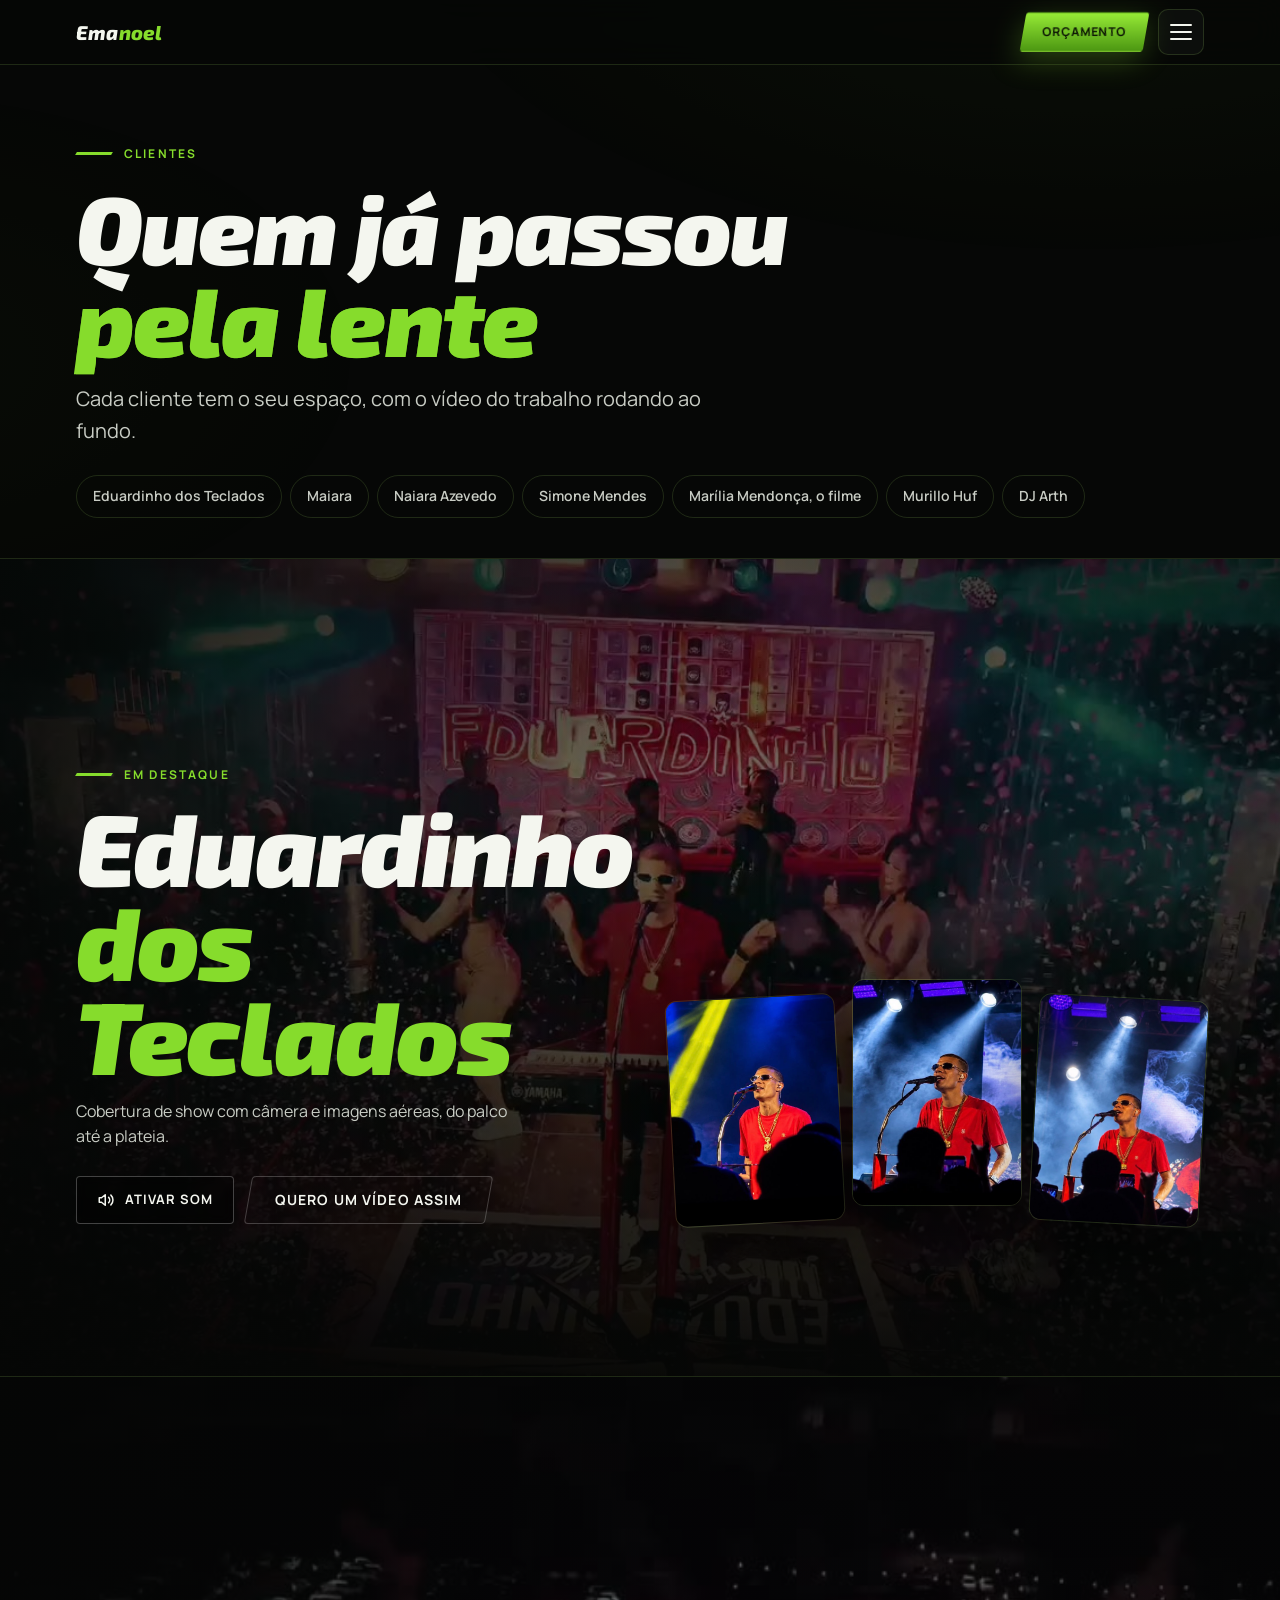
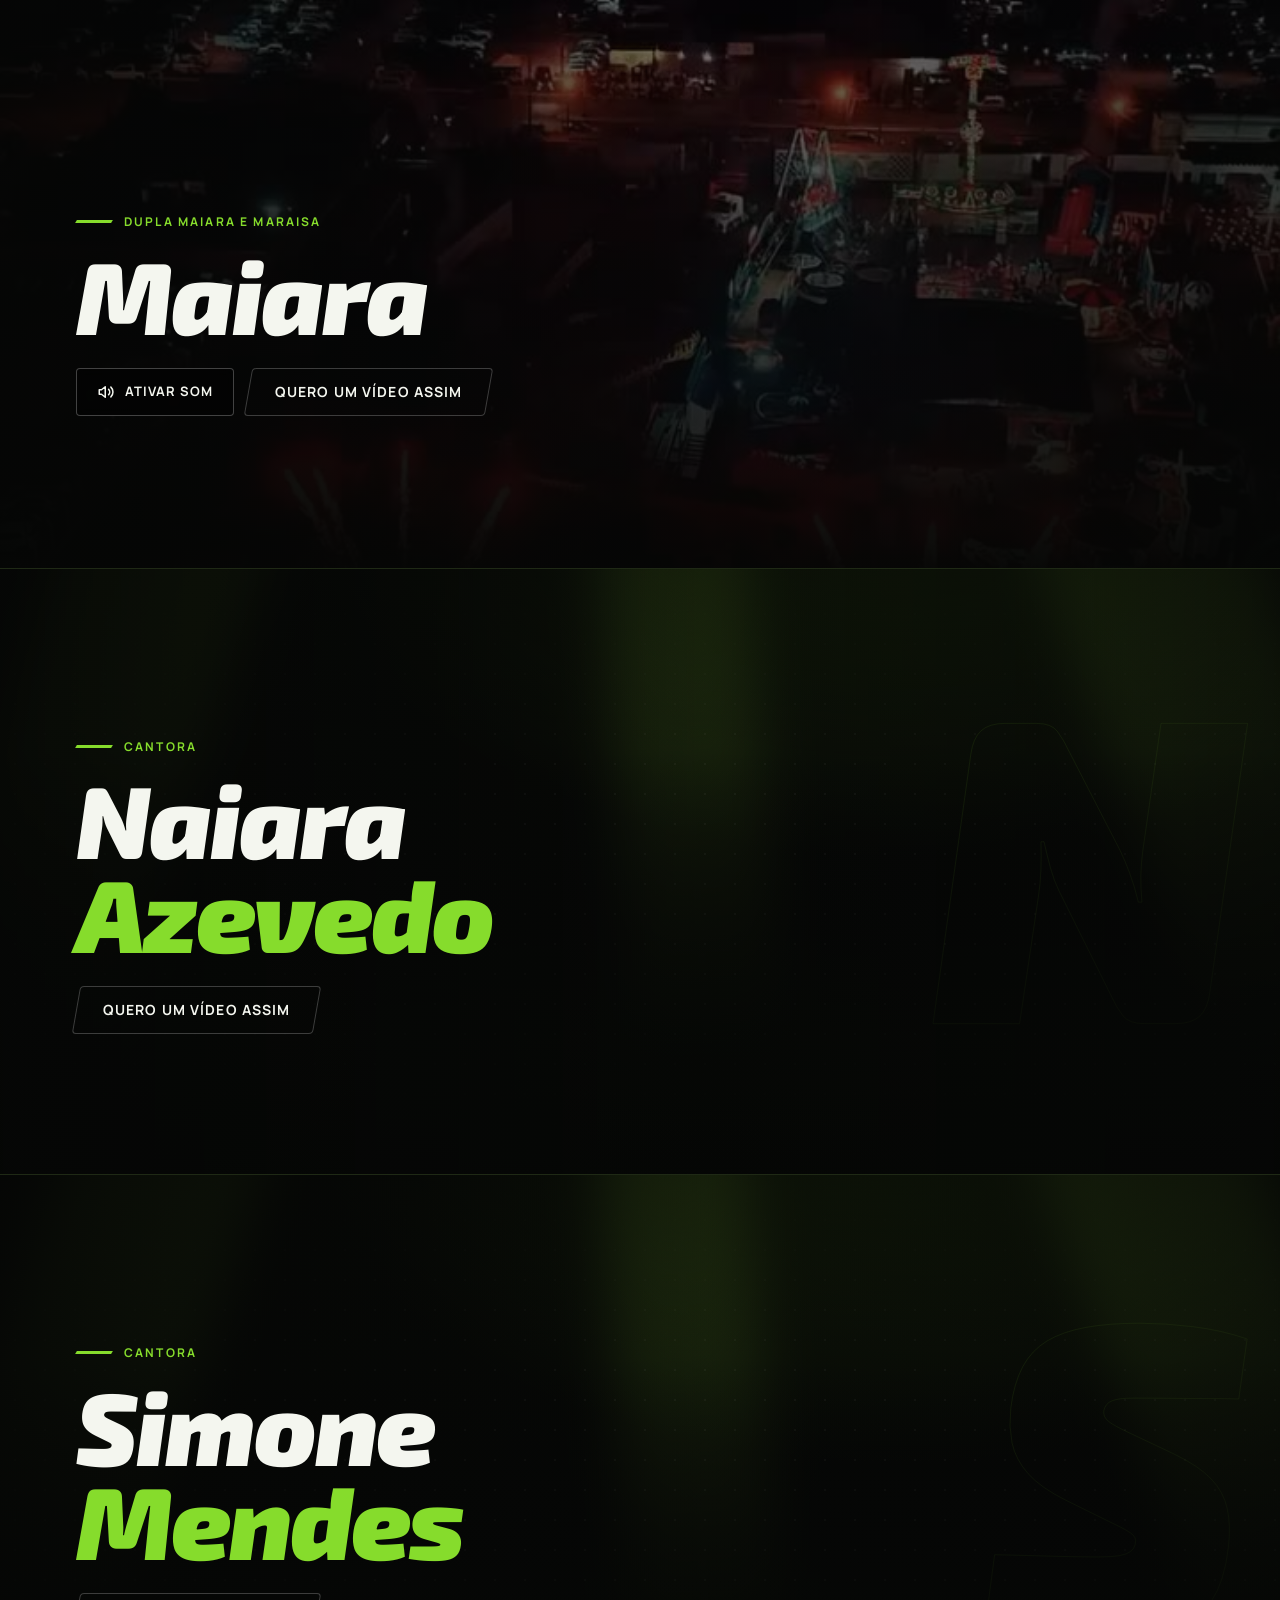
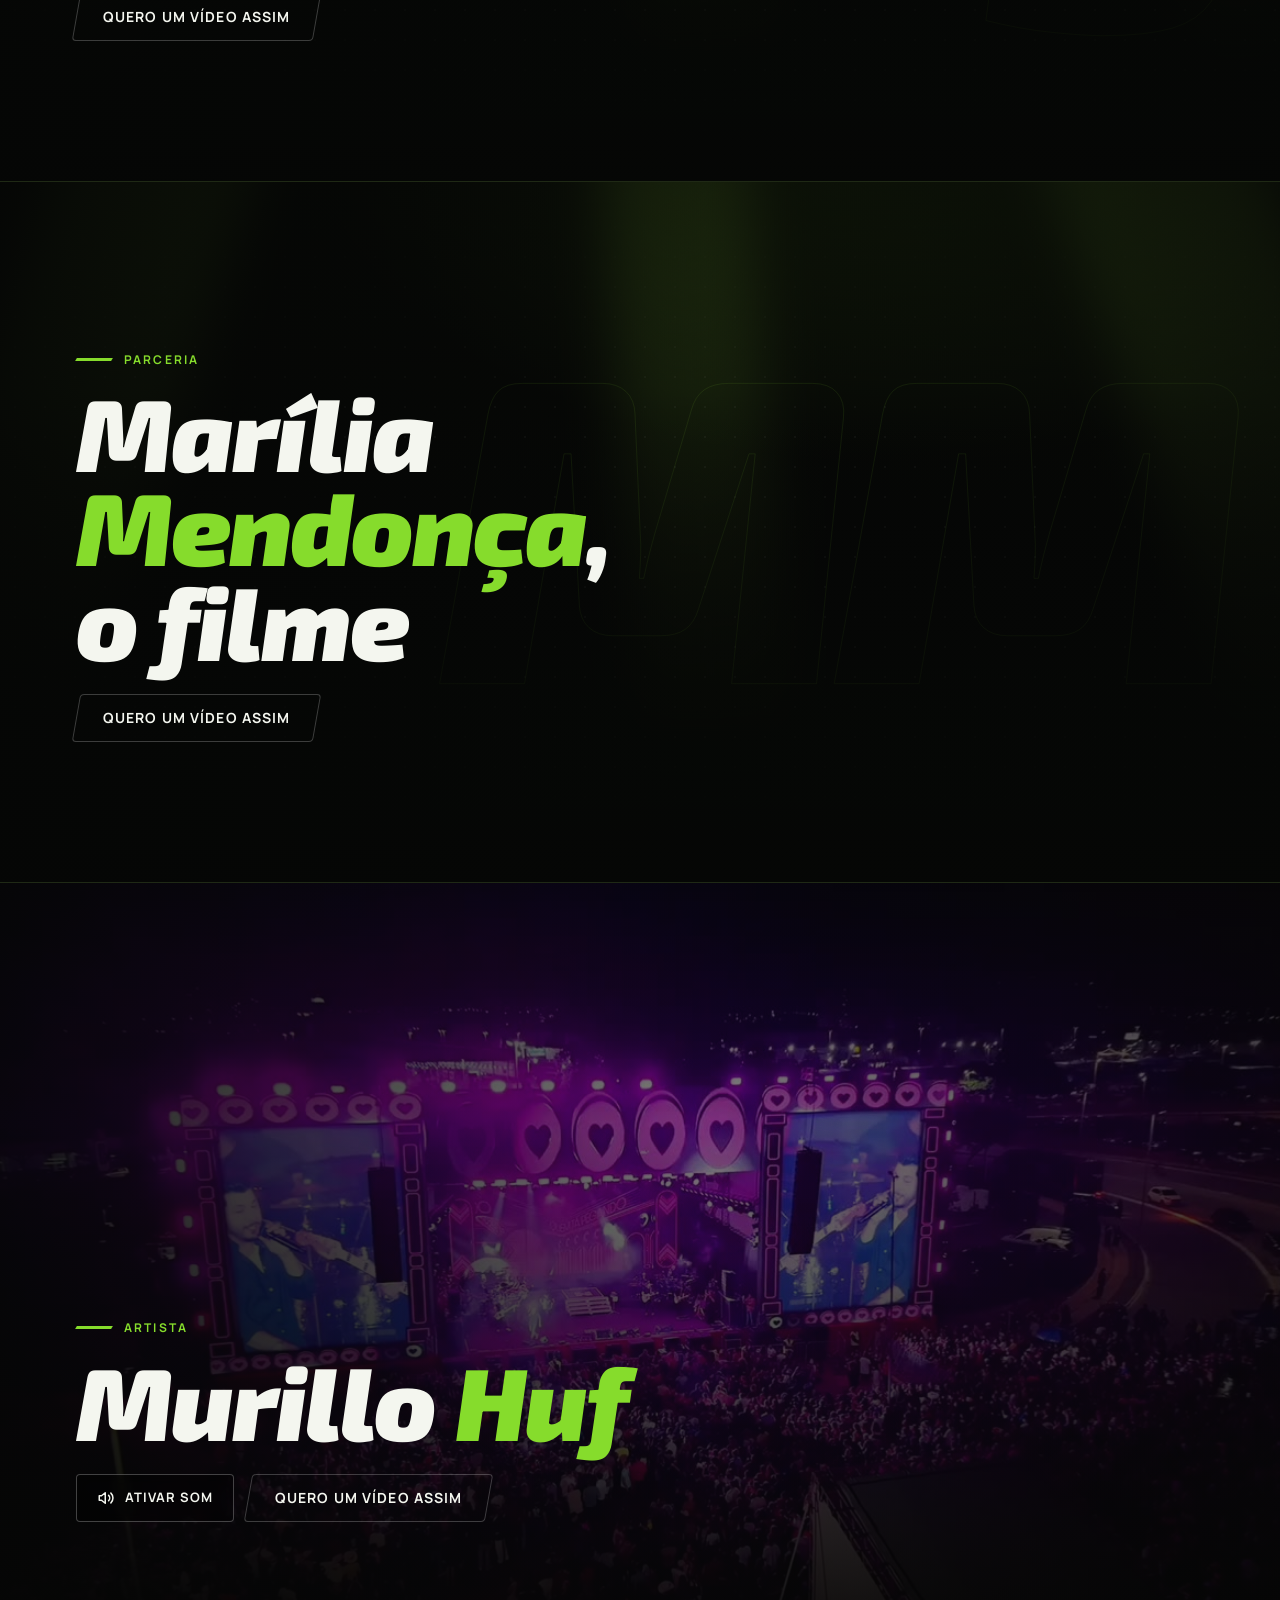
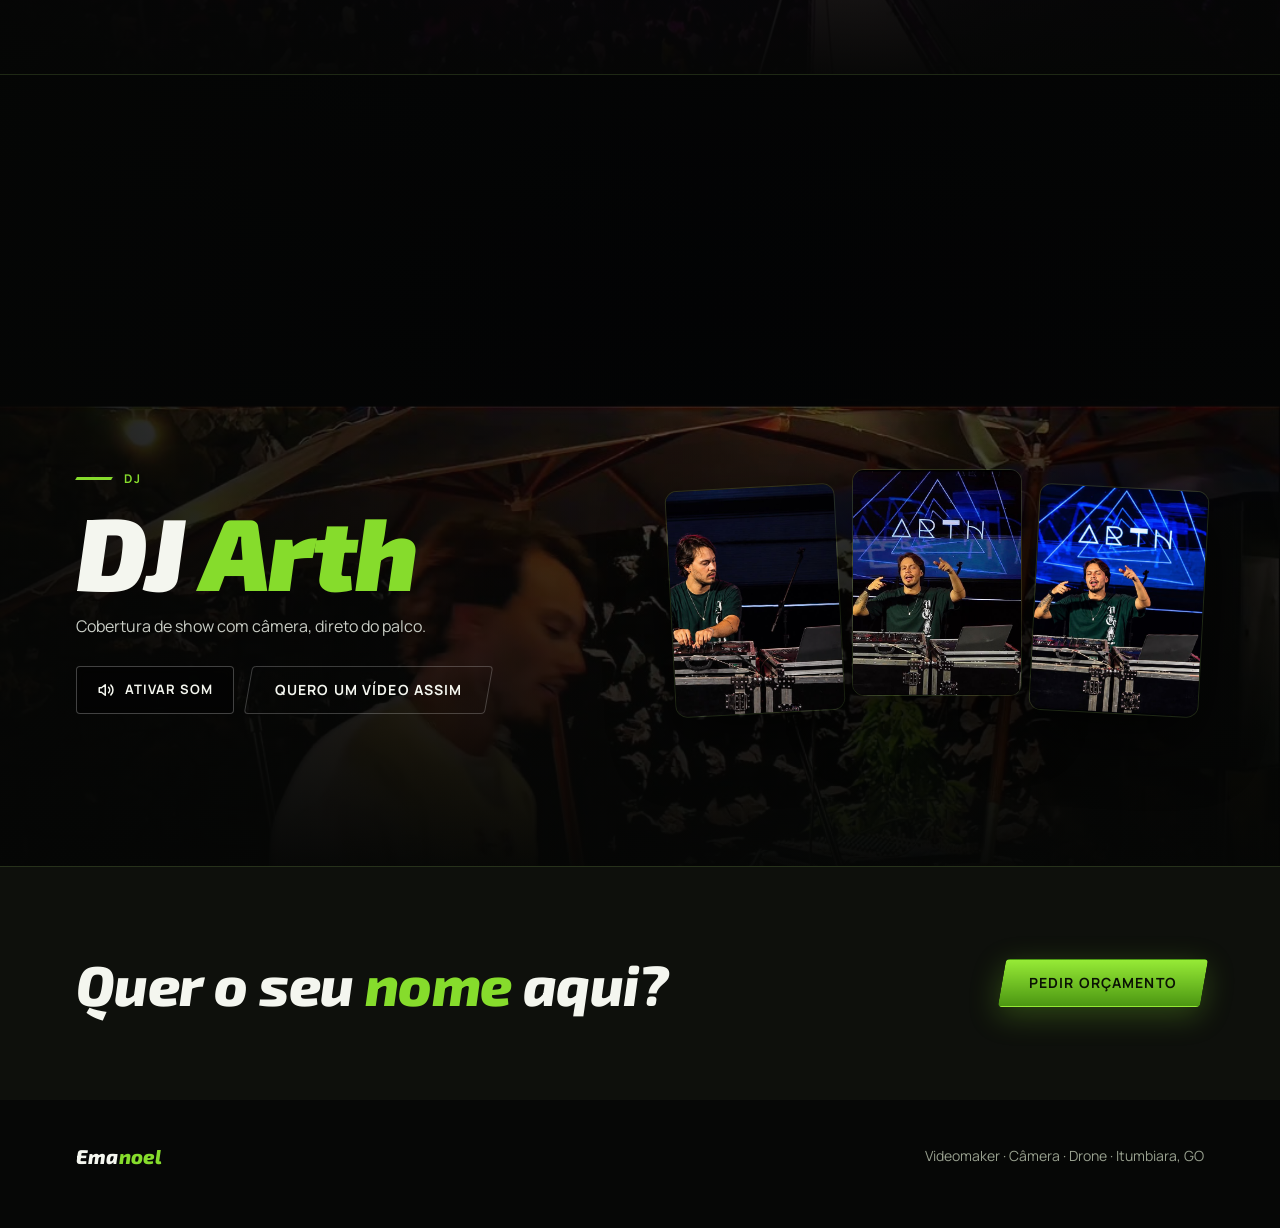
==== clientes.html @ 153d2204 "Add files via upload" ====
<!doctype html>
<html lang="pt-BR">
<head>
<meta charset="utf-8">
<meta name="viewport" content="width=device-width, initial-scale=1, viewport-fit=cover">
<title>Clientes do Emanoel</title>
<link rel="preconnect" href="https://fonts.googleapis.com">
<link rel="preconnect" href="https://fonts.gstatic.com" crossorigin>
<link rel="stylesheet" href="https://fonts.googleapis.com/css2?family=Exo+2:ital,wght@0,500;0,700;1,700;1,800;1,900&family=Manrope:wght@400;500;600;700&display=swap">
<link rel="stylesheet" href="style.css">
</head>
<body>
<header class="nav">
  <div class="wrap">
    <a class="brand" href="index.html">Ema<b>noel</b></a>
    <div class="nav-actions">
      <a class="btn btn-primary btn-sm" href="index.html#contato"><span>Orçamento</span></a>
      <button class="burger" id="burger" type="button" aria-label="Abrir menu" aria-expanded="false" aria-controls="drawer"><i></i><i></i><i></i></button>
    </div>
  </div>
</header>
<div class="drawer" id="drawer" aria-hidden="true">
  <div class="scrim" data-close></div>
  <nav aria-label="Menu">
    <button class="x" type="button" data-close aria-label="Fechar menu">Fechar</button>
    <a class="item" href="index.html">Início<small aria-hidden="true">→</small></a><a class="item" href="index.html#servicos">Serviços<small aria-hidden="true">→</small></a><a class="item" href="index.html#drone">Drone &amp; Câmera<small aria-hidden="true">→</small></a><a class="item" href="#topo" aria-current="page">Clientes<small aria-hidden="true">→</small></a><a class="item" href="index.html#contato">Contato<small aria-hidden="true">→</small></a>
    <a class="btn btn-primary" href="https://wa.me/556492137757" target="_blank" rel="noopener"><span>Chamar no WhatsApp</span></a>
  </nav>
</div>
<main id="topo">
  <section class="page-hero">
    <div class="wrap">
      <span class="eyebrow">Clientes</span>
      <h1 class="ph">Quem já passou <span class="g">pela lente</span></h1>
      <p class="lead">Cada cliente tem o seu espaço, com o vídeo do trabalho rodando ao fundo.</p>
      <nav class="jump" aria-label="Ir para o cliente"><a href="#eduardinho">Eduardinho dos Teclados</a><a href="#maiara">Maiara</a><a href="#naiara">Naiara Azevedo</a><a href="#simone">Simone Mendes</a><a href="#marilia">Marília Mendonça, o filme</a><a href="#murillo">Murillo Huf</a><a href="#dj-arth">DJ Arth</a></nav>
    </div>
  </section>

  <section class="scene" id="eduardinho" aria-label="Eduardinho dos Teclados">
    <div class="scene-media" aria-hidden="true"><video muted loop playsinline preload="metadata" poster="poster.jpg"><source src="eduardinho.mp4" type="video/mp4"></video><div class="fx"><div class="grain"></div></div></div>
    <div class="wrap inner">
      <div class="copy-col">
        <span class="eyebrow">Em destaque</span>
        <h2>Eduardinho <b>dos Teclados</b></h2>
        <p class="desc">Cobertura de show com câmera e imagens aéreas, do palco até a plateia.</p>
        <div class="actions"><button class="snd" type="button" aria-pressed="false"><svg viewBox="0 0 24 24" fill="none" stroke="currentColor" stroke-width="2" stroke-linecap="round" stroke-linejoin="round" aria-hidden="true"><path d="M11 5 6 9H3v6h3l5 4z"/><path d="M15.5 8.5a5 5 0 0 1 0 7"/><path d="M18.5 5.5a9 9 0 0 1 0 13"/></svg><span>Ativar som</span></button><a class="btn btn-ghost" href="index.html#contato"><span>Quero um vídeo assim</span></a></div>
      </div>
      <div class="scene-photos"><img src="eduardinho-1.jpg" alt="Eduardinho dos Teclados em show" loading="lazy"><img src="eduardinho-2.jpg" alt="Eduardinho dos Teclados em show" loading="lazy"><img src="eduardinho-3.jpg" alt="Eduardinho dos Teclados em show" loading="lazy"></div>
    </div>
  </section>
  <section class="scene" id="maiara" aria-label="Maiara">
    <div class="scene-media" aria-hidden="true"><video muted loop playsinline preload="metadata" poster="maiara-poster.jpg"><source src="maiara.mp4" type="video/mp4"></video><div class="fx"><div class="grain"></div></div></div>
    <div class="wrap inner">
      <div class="copy-col">
        <span class="eyebrow">Dupla Maiara e Maraisa</span>
        <h2>Maiara</h2>
        
        <div class="actions"><button class="snd" type="button" aria-pressed="false"><svg viewBox="0 0 24 24" fill="none" stroke="currentColor" stroke-width="2" stroke-linecap="round" stroke-linejoin="round" aria-hidden="true"><path d="M11 5 6 9H3v6h3l5 4z"/><path d="M15.5 8.5a5 5 0 0 1 0 7"/><path d="M18.5 5.5a9 9 0 0 1 0 13"/></svg><span>Ativar som</span></button><a class="btn btn-ghost" href="index.html#contato"><span>Quero um vídeo assim</span></a></div>
      </div>
      
    </div>
  </section>
  <section class="scene no-video" id="naiara" aria-label="Naiara Azevedo">
    <div class="scene-media" aria-hidden="true"><div class="fx"><div class="dots"></div><div class="beam b1"></div><div class="beam b2"></div><div class="beam b3"></div><div class="grain"></div></div><div class="scene-mono" aria-hidden="true">N</div></div>
    <div class="wrap inner">
      <div class="copy-col">
        <span class="eyebrow">Cantora</span>
        <h2>Naiara <b>Azevedo</b></h2>
        
        <div class="actions"><a class="btn btn-ghost" href="index.html#contato"><span>Quero um vídeo assim</span></a></div>
      </div>
      
    </div>
  </section>
  <section class="scene no-video" id="simone" aria-label="Simone Mendes">
    <div class="scene-media" aria-hidden="true"><div class="fx"><div class="dots"></div><div class="beam b1"></div><div class="beam b2"></div><div class="beam b3"></div><div class="grain"></div></div><div class="scene-mono" aria-hidden="true">S</div></div>
    <div class="wrap inner">
      <div class="copy-col">
        <span class="eyebrow">Cantora</span>
        <h2>Simone <b>Mendes</b></h2>
        
        <div class="actions"><a class="btn btn-ghost" href="index.html#contato"><span>Quero um vídeo assim</span></a></div>
      </div>
      
    </div>
  </section>
  <section class="scene no-video" id="marilia" aria-label="Marília Mendonça, o filme">
    <div class="scene-media" aria-hidden="true"><div class="fx"><div class="dots"></div><div class="beam b1"></div><div class="beam b2"></div><div class="beam b3"></div><div class="grain"></div></div><div class="scene-mono" aria-hidden="true">MM</div></div>
    <div class="wrap inner">
      <div class="copy-col">
        <span class="eyebrow">Parceria</span>
        <h2>Marília <b>Mendonça</b>, o filme</h2>
        
        <div class="actions"><a class="btn btn-ghost" href="index.html#contato"><span>Quero um vídeo assim</span></a></div>
      </div>
      
    </div>
  </section>
  <section class="scene" id="murillo" aria-label="Murillo Huf">
    <div class="scene-media" aria-hidden="true"><video muted loop playsinline preload="metadata" poster="murillo-poster.jpg"><source src="murillo.mp4" type="video/mp4"></video><div class="fx"><div class="grain"></div></div></div>
    <div class="wrap inner">
      <div class="copy-col">
        <span class="eyebrow">Artista</span>
        <h2>Murillo <b>Huf</b></h2>
        
        <div class="actions"><button class="snd" type="button" aria-pressed="false"><svg viewBox="0 0 24 24" fill="none" stroke="currentColor" stroke-width="2" stroke-linecap="round" stroke-linejoin="round" aria-hidden="true"><path d="M11 5 6 9H3v6h3l5 4z"/><path d="M15.5 8.5a5 5 0 0 1 0 7"/><path d="M18.5 5.5a9 9 0 0 1 0 13"/></svg><span>Ativar som</span></button><a class="btn btn-ghost" href="index.html#contato"><span>Quero um vídeo assim</span></a></div>
      </div>
      
    </div>
  </section>
  <section class="scene" id="dj-arth" aria-label="DJ Arth">
    <div class="scene-media" aria-hidden="true"><video muted loop playsinline preload="metadata" poster="djarth-poster.jpg"><source src="djarth.mp4" type="video/mp4"></video><div class="fx"><div class="grain"></div></div></div>
    <div class="wrap inner">
      <div class="copy-col">
        <span class="eyebrow">DJ</span>
        <h2>DJ <b>Arth</b></h2>
        <p class="desc">Cobertura de show com câmera, direto do palco.</p>
        <div class="actions"><button class="snd" type="button" aria-pressed="false"><svg viewBox="0 0 24 24" fill="none" stroke="currentColor" stroke-width="2" stroke-linecap="round" stroke-linejoin="round" aria-hidden="true"><path d="M11 5 6 9H3v6h3l5 4z"/><path d="M15.5 8.5a5 5 0 0 1 0 7"/><path d="M18.5 5.5a9 9 0 0 1 0 13"/></svg><span>Ativar som</span></button><a class="btn btn-ghost" href="index.html#contato"><span>Quero um vídeo assim</span></a></div>
      </div>
      <div class="scene-photos"><img src="djarth-1.jpg" alt="DJ Arth no set" loading="lazy"><img src="djarth-2.jpg" alt="DJ Arth em show" loading="lazy"><img src="djarth-3.jpg" alt="DJ Arth em show" loading="lazy"></div>
    </div>
  </section>

  <section class="end-cta">
    <div class="wrap">
      <h2>Quer o seu <span class="g">nome</span> aqui?</h2>
      <a class="btn btn-primary" href="index.html#contato"><span>Pedir orçamento</span></a>
    </div>
  </section>
</main>

<footer>
  <div class="wrap">
    <a class="brand" href="index.html">Ema<b>noel</b></a>
    <span>Videomaker · Câmera · Drone · Itumbiara, GO</span>
  </div>
</footer>

<script src="app.js"></script>
</body>
</html>
---- style.css ----
/* Layout: dark stage, diagonal lime slashes borrowed from the badge, hero with a framed badge photo under a drone-HUD overlay. */
:root {
  --bg: #060706;
  --surface: #0e100c;
  --surface-2: #141711;
  --line: rgba(190, 255, 120, .14);
  --fg: #f4f6ef;
  --muted: #98a08f;
  --lime: #86dc2c;
  --lime-deep: #4c9712;
  --lime-glow: rgba(134, 220, 44, .28);
  --silver: #c8ccc4;
  --ink-on-lime: #0a1204;
  --font-display: "Exo 2", "Arial Black", system-ui, sans-serif;
  --font-body: "Manrope", system-ui, -apple-system, "Segoe UI", sans-serif;
  color-scheme: dark;
}
* { box-sizing: border-box; }
[hidden] { display: none !important; }
img { max-width: 100%; }
html { scroll-behavior: smooth; overflow-x: hidden; -webkit-text-size-adjust: 100%; }
body {
  margin: 0;
  background: var(--bg);
  color: var(--fg);
  font-family: var(--font-body);
  font-size: 16px;
  line-height: 1.6;
  -webkit-font-smoothing: antialiased;
  overflow-x: hidden;
}
body::before {
  content: ""; position: fixed; inset: 0 0 auto; height: env(safe-area-inset-top, 0px);
  background: var(--bg); z-index: 50;
}
body::after { /* fine grain */
  content: ""; position: fixed; inset: 0; pointer-events: none; z-index: 0; opacity: .5;
  background:
    radial-gradient(1200px 600px at 85% -10%, rgba(134,220,44,.10), transparent 60%),
    radial-gradient(900px 500px at -10% 40%, rgba(134,220,44,.05), transparent 60%);
}
main, header, footer { position: relative; z-index: 1; }
a { color: inherit; }
:focus-visible { outline: 2px solid var(--lime); outline-offset: 3px; border-radius: 4px; }

.wrap {
  width: 100%; max-width: 1160px; margin-inline: auto;
  padding-left: max(16px, env(safe-area-inset-left, 0px));
  padding-right: max(16px, env(safe-area-inset-right, 0px));
}

/* ---------- Nav ---------- */
.nav {
  position: sticky; top: env(safe-area-inset-top, 0px); z-index: 40;
  background: rgba(6,7,6,.78); backdrop-filter: blur(14px); -webkit-backdrop-filter: blur(14px);
  border-bottom: 1px solid var(--line);
}
.nav .wrap { display: flex; align-items: center; justify-content: space-between; gap: 16px; height: 64px; }
.brand { font-family: var(--font-display); font-style: italic; font-weight: 800; font-size: 20px; letter-spacing: .01em; text-decoration: none; white-space: nowrap; }
.brand b { color: var(--lime); font-weight: 800; }

/* ---------- Buttons ---------- */
.btn {
  display: inline-flex; align-items: center; justify-content: center; gap: 10px;
  min-height: 48px; padding: 0 26px; border-radius: 4px; border: 1px solid transparent;
  font: 700 14px/1 var(--font-body); letter-spacing: .08em; text-transform: uppercase; text-decoration: none; cursor: pointer;
  transform: skewX(-10deg); transition: transform .2s, box-shadow .2s, background .2s;
}
.btn > span { display: inline-block; transform: skewX(10deg); }
.btn-primary { background: linear-gradient(180deg, #96ea36, var(--lime-deep)); color: var(--ink-on-lime); box-shadow: 0 8px 30px var(--lime-glow); }
.btn-primary:hover { transform: skewX(-10deg) translateY(-2px); box-shadow: 0 12px 38px var(--lime-glow); }
.btn-ghost { background: transparent; color: var(--fg); border-color: rgba(255,255,255,.22); }
.btn-ghost:hover { border-color: var(--lime); color: var(--lime); }
.btn-sm { min-height: 40px; padding: 0 18px; font-size: 12px; }

/* ---------- Hero ---------- */
.hero { position: relative; padding-block: 56px 72px; overflow: hidden; }
.hero .wrap { display: grid; grid-template-columns: minmax(0, 1.15fr) minmax(0, .85fr); gap: 56px; align-items: center; }
.eyebrow { display: inline-flex; align-items: center; gap: 12px; font-size: 12px; font-weight: 700; letter-spacing: .18em; text-transform: uppercase; color: var(--lime); }
.eyebrow::before { content: ""; width: 36px; height: 3px; background: var(--lime); transform: skewX(-30deg); }
h1 {
  font-family: var(--font-display); font-style: italic; font-weight: 900;
  font-size: clamp(64px, 12.5vw, 148px); line-height: .92; letter-spacing: -.02em;
  margin: 18px 0 22px; text-wrap: balance;
}
h1 .g { background: linear-gradient(180deg, #9cf03b, var(--lime-deep)); -webkit-background-clip: text; background-clip: text; color: transparent; }
.lead { font-size: clamp(17px, 2.2vw, 20px); color: var(--silver); max-width: 34em; margin: 0 0 12px; }
.role { font-family: var(--font-display); font-style: italic; font-weight: 700; font-size: 17px; color: var(--muted); margin: 0 0 32px; }
.role b { color: var(--lime); font-weight: 700; }
.cta-row { display: flex; flex-wrap: wrap; gap: 14px 16px; }

/* framed badge + HUD */
.frame { position: relative; width: min(100%, 380px); margin-inline: auto; justify-self: center; }
.frame .photo { position: relative; border-radius: 18px; overflow: hidden; border: 1px solid var(--line); box-shadow: 0 40px 90px rgba(0,0,0,.6), 0 0 0 1px rgba(255,255,255,.03), 0 0 80px var(--lime-glow); transform: rotate(2.2deg); background: #000; }
.frame img { display: block; width: 100%; height: auto; }
.hud { position: absolute; inset: 14px; pointer-events: none; font: 600 11px/1.2 var(--font-body); letter-spacing: .14em; text-transform: uppercase; color: var(--fg); text-shadow: 0 1px 6px rgba(0,0,0,.8); transform: rotate(2.2deg); }
.hud .c { position: absolute; width: 26px; height: 26px; border: 2px solid var(--lime); }
.hud .tl { top: 0; left: 0; border-right: 0; border-bottom: 0; }
.hud .tr { top: 0; right: 0; border-left: 0; border-bottom: 0; }
.hud .bl { bottom: 0; left: 0; border-right: 0; border-top: 0; }
.hud .br { bottom: 0; right: 0; border-left: 0; border-top: 0; }
.hud .rec { position: absolute; top: 12px; left: 38px; display: flex; align-items: center; gap: 8px; }
.hud .rec i { width: 9px; height: 9px; border-radius: 50%; background: #ff3b30; box-shadow: 0 0 10px #ff3b30; animation: blink 1.4s steps(2, jump-none) infinite; }
.hud .tc { position: absolute; top: 12px; right: 38px; font-variant-numeric: tabular-nums; }
.hud .loc { position: absolute; bottom: 12px; left: 38px; color: var(--lime); }
.hud .alt { position: absolute; bottom: 12px; right: 38px; font-variant-numeric: tabular-nums; }
@keyframes blink { 50% { opacity: .15; } }

/* diagonal slashes */
.slash { position: absolute; pointer-events: none; z-index: 0; }
.slash i { position: absolute; display: block; height: 100%; width: 38px; background: linear-gradient(180deg, #9cf03b, var(--lime-deep)); transform: skewX(-30deg); opacity: .9; }
.slash i:nth-child(2) { left: 56px; width: 14px; opacity: .55; }
.slash i:nth-child(3) { left: 84px; width: 6px; opacity: .3; }
.slash.hero-s { right: -40px; top: 0; height: 100%; width: 140px; opacity: .22; }

/* ---------- Strip ---------- */
.strip { border-block: 1px solid var(--line); background: var(--surface); overflow: hidden; }
.strip .row { display: flex; width: max-content; animation: slide 34s linear infinite; }
.strip span { font-family: var(--font-display); font-style: italic; font-weight: 800; font-size: 22px; letter-spacing: .04em; text-transform: uppercase; padding: 18px 34px; white-space: nowrap; color: var(--silver); }
.strip span:nth-child(even) { color: var(--lime); }
.strip span::after { content: "//"; margin-left: 68px; color: rgba(255,255,255,.18); }
@keyframes slide { to { transform: translateX(-50%); } }

/* ---------- Sections ---------- */
section { padding-block: 96px; }
.head { max-width: 40em; margin-bottom: 48px; }
h2 { font-family: var(--font-display); font-style: italic; font-weight: 800; font-size: clamp(34px, 5vw, 56px); line-height: 1.02; letter-spacing: -.01em; margin: 14px 0 16px; text-wrap: balance; }
h2 .g { color: var(--lime); }
.head p { color: var(--muted); font-size: 17px; margin: 0; }

.grid4 { display: grid; grid-template-columns: repeat(4, minmax(0, 1fr)); gap: 18px; }
.card {
  position: relative; display: flex; flex-direction: column; gap: 14px; min-height: 260px;
  padding: 28px 24px; background: linear-gradient(180deg, var(--surface-2), var(--surface));
  border: 1px solid var(--line); border-radius: 14px; overflow: hidden; transition: border-color .25s, transform .25s;
}
.card::after { content: ""; position: absolute; right: -30px; bottom: -30px; width: 120px; height: 120px; background: linear-gradient(135deg, transparent 50%, var(--lime-glow) 50%); opacity: 0; transition: opacity .3s; }
.card:hover { border-color: rgba(134,220,44,.55); transform: translateY(-4px); }
.card:hover::after { opacity: 1; }
.card .tag { font-size: 11px; font-weight: 700; letter-spacing: .18em; text-transform: uppercase; color: var(--lime); }
.card h3 { font-family: var(--font-display); font-style: italic; font-weight: 800; font-size: 30px; line-height: 1; margin: 0; }
.card p { margin: 0; color: var(--muted); font-size: 15px; }

/* split: ground + air */
.split { display: grid; grid-template-columns: repeat(2, minmax(0, 1fr)); gap: 18px; }
.panel { position: relative; padding: 40px 34px; border-radius: 16px; border: 1px solid var(--line); background: var(--surface); overflow: hidden; }
.panel.air { background: linear-gradient(135deg, #10170a, var(--surface) 60%); }
.panel h3 { font-family: var(--font-display); font-style: italic; font-weight: 800; font-size: clamp(30px, 4vw, 44px); margin: 12px 0 14px; line-height: 1; }
.panel h3 b { color: var(--lime); font-weight: 800; }
.panel p { color: var(--muted); margin: 0 0 18px; max-width: 30em; }
.panel ul { margin: 0; padding: 0; list-style: none; display: grid; gap: 10px; }
.panel li { display: flex; gap: 12px; align-items: baseline; font-size: 15px; color: var(--silver); }
.panel li::before { content: ""; flex: none; width: 14px; height: 3px; background: var(--lime); transform: skewX(-30deg) translateY(-3px); }

/* facts */
.facts { display: grid; grid-template-columns: repeat(4, minmax(0, 1fr)); border: 1px solid var(--line); border-radius: 14px; background: var(--surface); overflow: hidden; margin-top: 18px; }
.fact { padding: 24px; display: grid; gap: 4px; border-right: 1px solid var(--line); }
.fact:last-child { border-right: 0; }
.fact small { font-size: 11px; font-weight: 700; letter-spacing: .16em; text-transform: uppercase; color: var(--muted); }
.fact strong { font-family: var(--font-display); font-style: italic; font-weight: 800; font-size: 26px; line-height: 1.1; font-variant-numeric: tabular-nums; }
.fact strong em { font-style: inherit; color: var(--lime); }

/* ---------- Contact ---------- */
.contact { position: relative; overflow: hidden; border-block: 1px solid var(--line); background: var(--surface); }
.contact .wrap { display: grid; grid-template-columns: minmax(0, 1fr) minmax(0, 1fr); gap: 56px; align-items: start; position: relative; z-index: 1; }
.slash.contact-s { left: -60px; bottom: 0; height: 70%; width: 140px; opacity: .14; }
.lines { display: grid; gap: 12px; margin-top: 28px; }
.line { display: flex; align-items: center; justify-content: space-between; gap: 12px; padding: 14px 16px; border: 1px solid var(--line); border-radius: 10px; background: var(--bg); }
.line div { min-width: 0; }
.line small { display: block; font-size: 11px; font-weight: 700; letter-spacing: .16em; text-transform: uppercase; color: var(--muted); }
.line span { display: block; font-weight: 600; overflow-wrap: anywhere; user-select: all; }
.copy { flex: none; min-height: 36px; padding: 0 14px; border-radius: 6px; border: 1px solid var(--line); background: transparent; color: var(--fg); font: 600 12px/1 var(--font-body); letter-spacing: .06em; cursor: pointer; transition: border-color .2s, color .2s; }
.copy:hover { border-color: var(--lime); color: var(--lime); }
.builder { padding: 30px; border: 1px solid var(--line); border-radius: 16px; background: var(--bg); }
.builder h3 { font-family: var(--font-display); font-style: italic; font-weight: 800; font-size: 26px; margin: 0 0 6px; }
.builder > p { margin: 0 0 22px; color: var(--muted); font-size: 14px; }
.chips { display: flex; flex-wrap: wrap; gap: 8px; margin-bottom: 20px; }
.chips label { position: relative; cursor: pointer; }
.chips input { position: absolute; opacity: 0; inset: 0; }
.chips span { display: inline-block; padding: 9px 16px; border-radius: 999px; border: 1px solid rgba(255,255,255,.2); font-size: 14px; font-weight: 600; color: var(--silver); transition: all .2s; }
.chips input:checked + span { background: var(--lime); border-color: var(--lime); color: var(--ink-on-lime); }
.chips input:focus-visible + span { outline: 2px solid var(--lime); outline-offset: 3px; }
.field { display: grid; gap: 6px; margin-bottom: 16px; }
.field label { font-size: 11px; font-weight: 700; letter-spacing: .16em; text-transform: uppercase; color: var(--muted); }
.field input { width: 100%; min-height: 46px; padding: 0 14px; border-radius: 8px; border: 1px solid rgba(255,255,255,.16); background: var(--surface); color: var(--fg); font: 500 15px var(--font-body); }
.field input::placeholder { color: #626a5b; }
.field input:focus { outline: none; border-color: var(--lime); box-shadow: 0 0 0 3px var(--lime-glow); }
.builder .btn { width: 100%; margin-top: 8px; }

/* ---------- Menu hambúrguer ---------- */
.nav-actions { display: flex; align-items: center; gap: 12px; }
.burger { display: grid; place-content: center; gap: 5px; width: 46px; height: 46px; padding: 0; border: 1px solid var(--line); border-radius: 10px; background: rgba(255,255,255,.03); cursor: pointer; transition: border-color .2s; }
.burger:hover { border-color: var(--lime); }
.burger i { display: block; width: 22px; height: 2px; border-radius: 2px; background: var(--fg); transition: transform .25s, opacity .2s; }
.burger[aria-expanded="true"] i:nth-child(1) { transform: translateY(7px) rotate(45deg); }
.burger[aria-expanded="true"] i:nth-child(2) { opacity: 0; }
.burger[aria-expanded="true"] i:nth-child(3) { transform: translateY(-7px) rotate(-45deg); }
.drawer { position: fixed; inset: 0; z-index: 60; display: flex; justify-content: flex-end; visibility: hidden; transition: visibility 0s .35s; }
.drawer.open { visibility: visible; transition-delay: 0s; }
.drawer .scrim { position: absolute; inset: 0; background: rgba(0,0,0,.7); backdrop-filter: blur(5px); -webkit-backdrop-filter: blur(5px); opacity: 0; transition: opacity .3s; }
.drawer.open .scrim { opacity: 1; }
.drawer nav { position: relative; display: flex; flex-direction: column; gap: 4px; width: min(400px, 88vw); height: 100%; overflow-y: auto; border-left: 1px solid var(--line); background: linear-gradient(180deg, #0e140a, #060706 70%); transform: translateX(100%); transition: transform .35s cubic-bezier(.2,.8,.2,1);
  padding: calc(20px + env(safe-area-inset-top, 0px)) max(24px, env(safe-area-inset-right, 0px)) calc(24px + env(safe-area-inset-bottom, 0px)) 28px; }
.drawer.open nav { transform: none; }
.drawer .x { align-self: flex-end; min-height: 40px; padding: 0 16px; margin-bottom: 18px; border: 1px solid var(--line); border-radius: 8px; background: transparent; color: var(--muted); font: 700 12px/1 var(--font-body); letter-spacing: .14em; text-transform: uppercase; cursor: pointer; }
.drawer .x:hover { color: var(--lime); border-color: var(--lime); }
.drawer .item { display: flex; align-items: center; justify-content: space-between; padding: 14px 0; border-bottom: 1px solid var(--line); text-decoration: none; font-family: var(--font-display); font-style: italic; font-weight: 800; font-size: 30px; line-height: 1.1; transition: color .2s, padding .2s; }
.drawer .item small { font-family: var(--font-body); font-style: normal; font-size: 18px; color: var(--muted); }
.drawer .item:hover { color: var(--lime); padding-left: 8px; }
.drawer .item[aria-current="page"] { color: var(--lime); }
.drawer .btn { margin-top: auto; }
body.menu-open { overflow: hidden; }

/* ---------- Clientes (chamada na home) ---------- */
.names { display: flex; flex-wrap: wrap; gap: 10px; margin: 0 0 32px; padding: 0; list-style: none; }
.names li { padding: 10px 18px; border: 1px solid var(--line); border-radius: 999px; background: var(--surface); font-family: var(--font-display); font-style: italic; font-weight: 700; font-size: 18px; color: var(--silver); }
.names li:first-child { border-color: rgba(134,220,44,.5); color: var(--lime); }

/* ---------- Página de clientes ---------- */
.page-hero { padding-block: 72px 40px; }
.ph { font-family: var(--font-display); font-style: italic; font-weight: 900; font-size: clamp(42px, 8.5vw, 96px); line-height: .96; letter-spacing: -.02em; margin: 18px 0 18px; text-wrap: balance; }
.ph .g { color: var(--lime); }
.jump { display: flex; flex-wrap: wrap; gap: 8px; margin-top: 28px; }
.jump a { padding: 9px 16px; border: 1px solid var(--line); border-radius: 999px; text-decoration: none; font-size: 14px; font-weight: 600; color: var(--silver); transition: all .2s; }
.jump a:hover { background: var(--lime); border-color: var(--lime); color: var(--ink-on-lime); }

.scene { position: relative; isolation: isolate; overflow: hidden; display: flex; align-items: flex-end; min-height: clamp(560px, 88svh, 860px); border-top: 1px solid var(--line); background: #050605; scroll-margin-top: 64px; }
.scene.no-video { min-height: clamp(340px, 54svh, 520px); }
.scene.no-video .inner { padding-block: 72px 44px; }
.scene-media { position: absolute; inset: 0; z-index: -2; background: radial-gradient(900px 520px at 70% -8%, rgba(134,220,44,.20), transparent 65%), linear-gradient(180deg, #070a05, #050605 60%, #0a1306); }
.scene-media video { position: absolute; inset: 0; display: block; width: 100%; height: 100%; object-fit: cover; object-position: 50% 30%; }
.scene::before { content: ""; position: absolute; inset: 0; z-index: -1; background: linear-gradient(90deg, rgba(5,6,5,.9) 0%, rgba(5,6,5,.5) 55%, rgba(5,6,5,.7) 100%), linear-gradient(180deg, rgba(5,6,5,.4), transparent 30%, rgba(5,6,5,.96) 100%); }
.scene .inner { display: grid; grid-template-columns: minmax(0, 1.1fr) minmax(0, .9fr); gap: 40px; align-items: end; width: 100%; padding-block: 110px 56px; }
.scene .copy-col { display: flex; flex-direction: column; align-items: flex-start; gap: 16px; min-width: 0; }
.scene h2 { font-weight: 900; font-size: clamp(44px, 8vw, 104px); line-height: .92; letter-spacing: -.02em; margin: 0; }
.scene h2 b { color: var(--lime); font-weight: 900; }
.scene .desc { margin: 0; max-width: 28em; color: var(--silver); }
.scene .actions { display: flex; flex-wrap: wrap; gap: 12px 14px; margin-top: 10px; }
.snd { display: inline-flex; align-items: center; gap: 10px; min-height: 48px; padding: 0 20px; border: 1px solid rgba(255,255,255,.25); border-radius: 4px; background: rgba(0,0,0,.35); backdrop-filter: blur(6px); color: var(--fg); font: 700 13px/1 var(--font-body); letter-spacing: .08em; text-transform: uppercase; cursor: pointer; }
.snd:hover { border-color: var(--lime); color: var(--lime); }
.snd svg { width: 18px; height: 18px; flex: none; }
.scene-photos { display: flex; justify-content: flex-end; gap: 12px; }
.scene-photos img { width: clamp(96px, 15vw, 170px); aspect-ratio: 3 / 4; object-fit: cover; border-radius: 12px; border: 1px solid var(--line); box-shadow: 0 24px 60px rgba(0,0,0,.6); }
.scene-photos img:nth-child(1) { transform: rotate(-3deg); }
.scene-photos img:nth-child(2) { transform: translateY(-18px); }
.scene-photos img:nth-child(3) { transform: rotate(3deg); }
.scene-mono { position: absolute; right: 4%; top: 50%; z-index: -1; transform: translateY(-55%); font-family: var(--font-display); font-style: italic; font-weight: 900; font-size: clamp(200px, 34vw, 480px); line-height: 1; letter-spacing: -.04em; color: transparent; -webkit-text-stroke: 1px rgba(134,220,44,.22); user-select: none; }

/* fundo aesthetic: feixes de luz, pontos e grão */
.fx { position: absolute; inset: 0; pointer-events: none; overflow: hidden; }
.fx .dots { position: absolute; inset: 0; background: radial-gradient(rgba(255,255,255,.09) 1px, transparent 1.6px) 0 0 / 30px 30px; -webkit-mask-image: linear-gradient(180deg, transparent, #000 35%, #000 70%, transparent); mask-image: linear-gradient(180deg, transparent, #000 35%, #000 70%, transparent); }
.beam { position: absolute; top: -25%; height: 150%; background: linear-gradient(180deg, rgba(160,240,60,.34), rgba(134,220,44,0) 72%); filter: blur(26px); mix-blend-mode: screen; transform-origin: 50% 0; }
.beam.b1 { left: 8%; width: 200px; transform: rotate(18deg); animation: sweep1 15s ease-in-out infinite alternate; }
.beam.b2 { left: 46%; width: 150px; transform: rotate(-4deg); animation: sweep2 19s ease-in-out infinite alternate; }
.beam.b3 { right: 6%; width: 210px; transform: rotate(-20deg); animation: sweep3 17s ease-in-out infinite alternate; }
@keyframes sweep1 { to { transform: rotate(4deg); } }
@keyframes sweep2 { to { transform: rotate(12deg); } }
@keyframes sweep3 { to { transform: rotate(-6deg); } }
.fx .grain { position: absolute; inset: 0; opacity: .14; mix-blend-mode: overlay; background-image: url("data:image/svg+xml;utf8,<svg xmlns='http://www.w3.org/2000/svg' width='160' height='160'><filter id='n'><feTurbulence type='fractalNoise' baseFrequency='.8' numOctaves='2' stitchTiles='stitch'/></filter><rect width='100%25' height='100%25' filter='url(%23n)' opacity='.6'/></svg>"); }

.end-cta { padding-block: 88px; text-align: left; border-top: 1px solid var(--line); background: var(--surface); }
.end-cta .wrap { display: flex; flex-wrap: wrap; align-items: center; justify-content: space-between; gap: 24px 40px; }
.end-cta h2 { margin: 0; max-width: 16em; }

@media (max-width: 820px) {
  .scene { min-height: clamp(520px, 82svh, 760px); }
  .scene .inner { grid-template-columns: minmax(0, 1fr); gap: 28px; padding-block: 90px 44px; }
  .scene-photos { justify-content: flex-start; }
  .page-hero { padding-block: 44px 28px; }
  .drawer .item { font-size: 26px; }
}
@media (max-width: 520px) {
  .scene .actions .btn, .scene .actions .snd { width: 100%; justify-content: center; }
}
@media (prefers-reduced-motion: reduce) {
  .beam { animation: none; }
  .drawer nav, .drawer .scrim, .burger i { transition: none; }
}

/* ---------- Footer ---------- */
footer { padding-block: 40px 56px; }
footer .wrap { display: flex; flex-wrap: wrap; align-items: center; justify-content: space-between; gap: 16px; color: var(--muted); font-size: 14px; }
footer .brand { color: var(--fg); }

/* ---------- Responsive ---------- */
@media (max-width: 980px) {
  .grid4 { grid-template-columns: repeat(2, minmax(0, 1fr)); }
  .facts { grid-template-columns: repeat(2, minmax(0, 1fr)); }
  .fact:nth-child(2) { border-right: 0; }
  .fact:nth-child(-n+2) { border-bottom: 1px solid var(--line); }
}
@media (max-width: 820px) {
  .hero { padding-block: 36px 56px; }
  .hero .wrap, .contact .wrap, .split { grid-template-columns: minmax(0, 1fr); }
  .hero .wrap { gap: 44px; }
  .contact .wrap { gap: 40px; }
  section { padding-block: 64px; }
  .frame { width: min(86%, 340px); }
}
@media (max-width: 520px) {
  .grid4 { grid-template-columns: minmax(0, 1fr); }
  .card { min-height: 0; }
  .panel { padding: 30px 22px; }
  .builder { padding: 22px 18px; }
  .btn { width: 100%; }
  .cta-row .btn { width: 100%; }
  .nav .btn { width: auto; }
}
@media (prefers-reduced-motion: reduce) {
  html { scroll-behavior: auto; }
  .strip .row, .hud .rec i { animation: none; }
  .card, .btn { transition: none; }
}
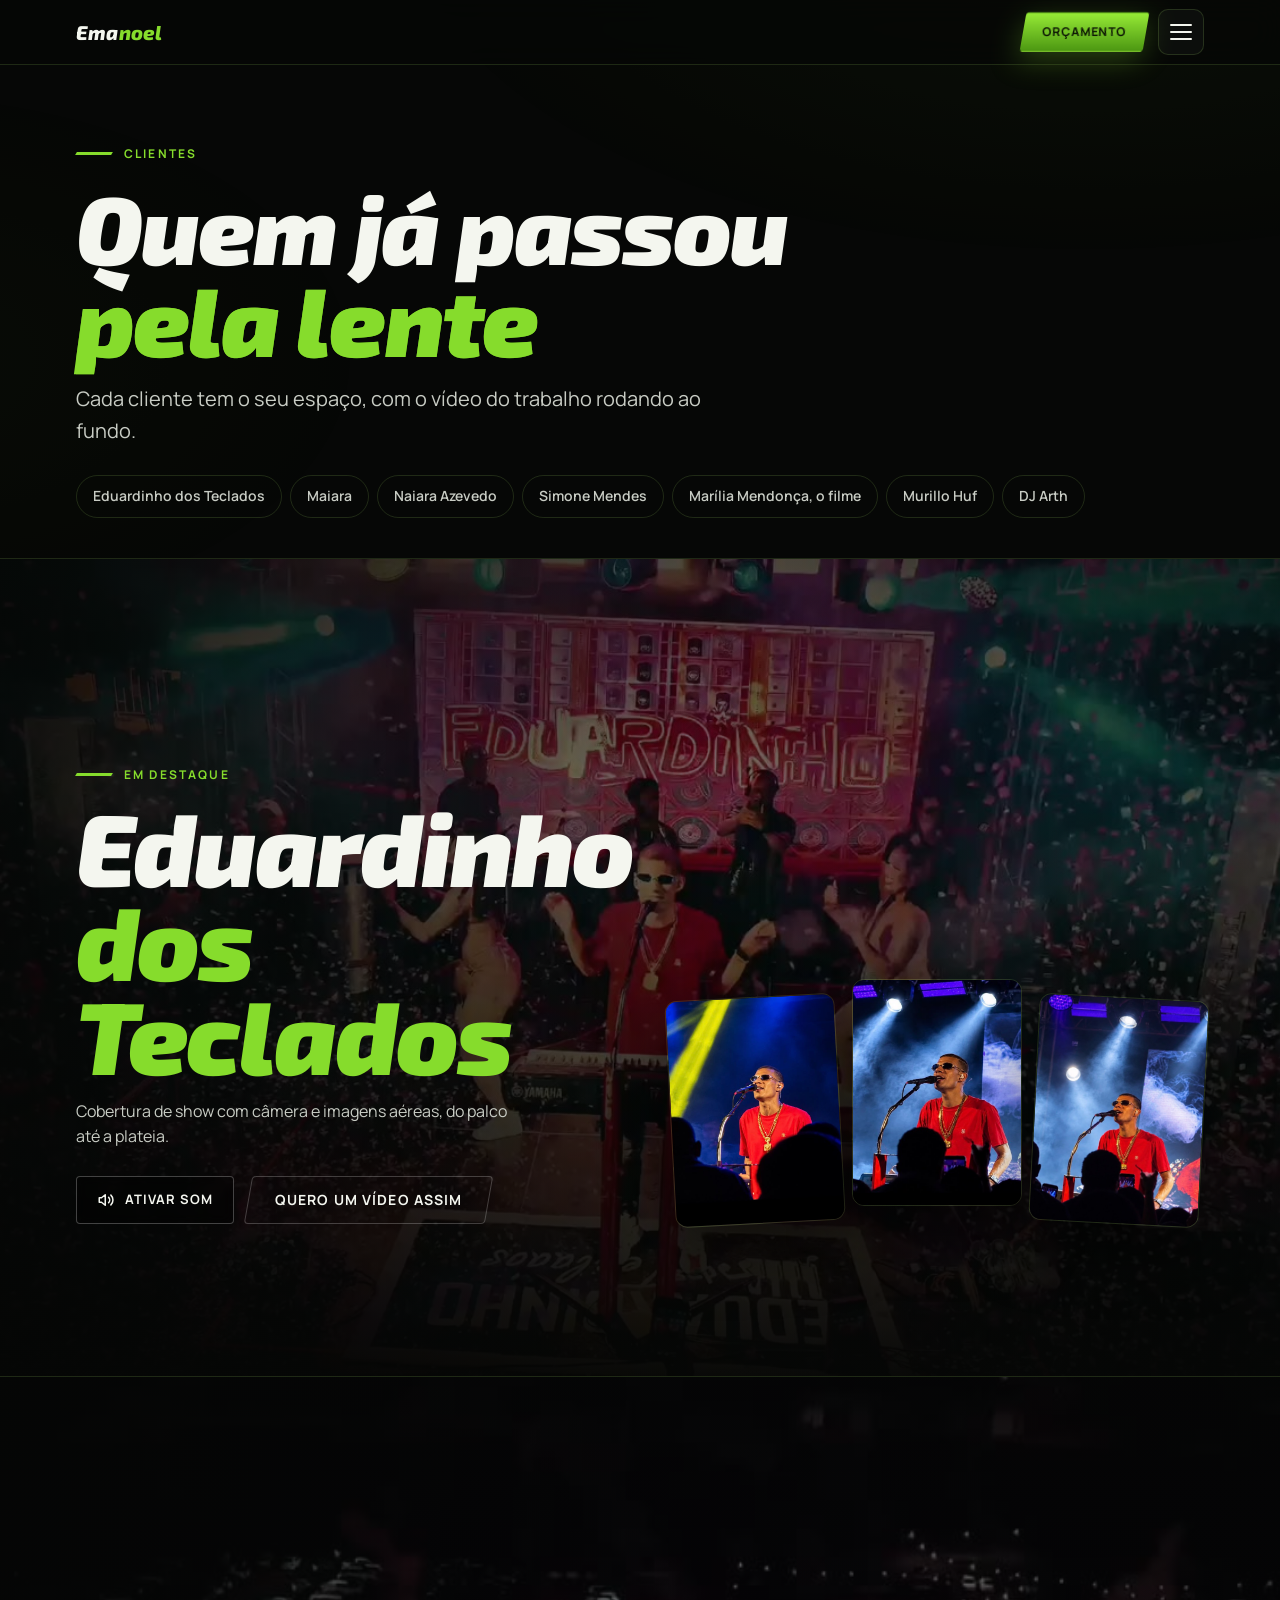
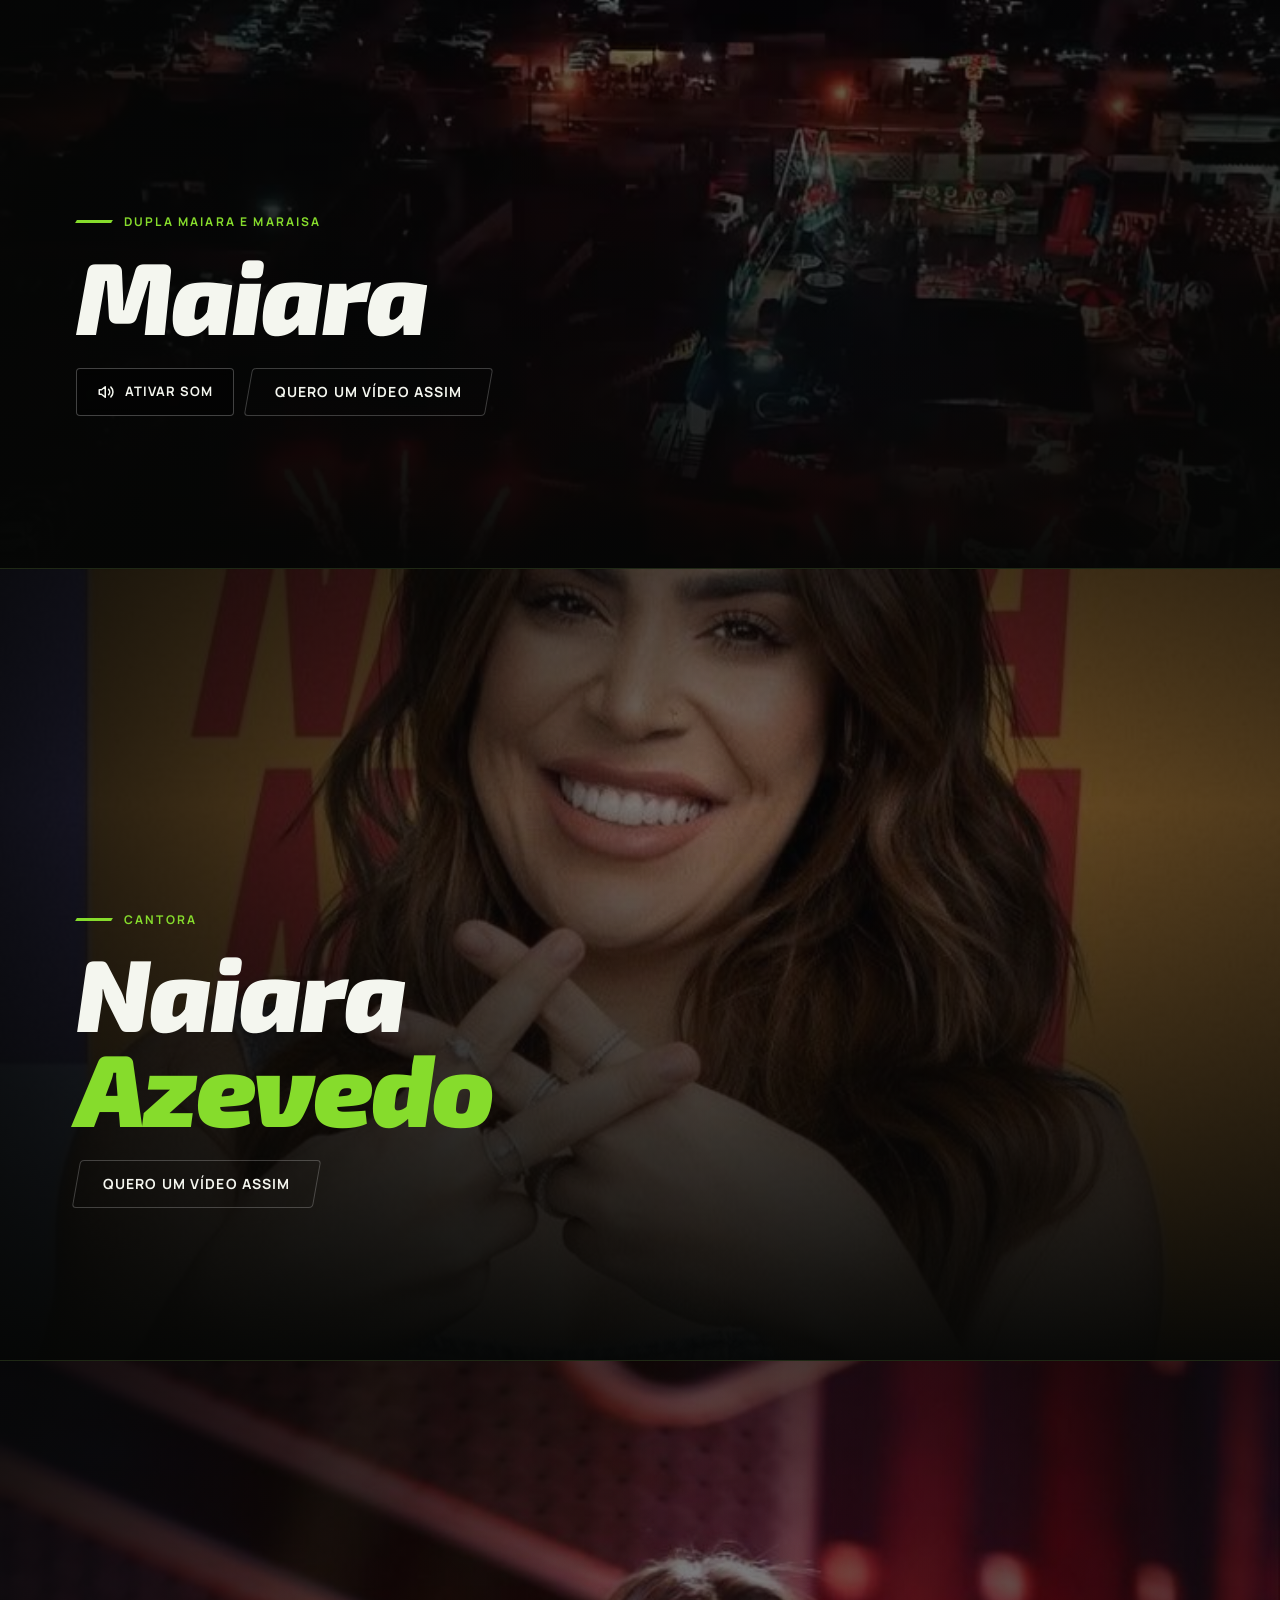
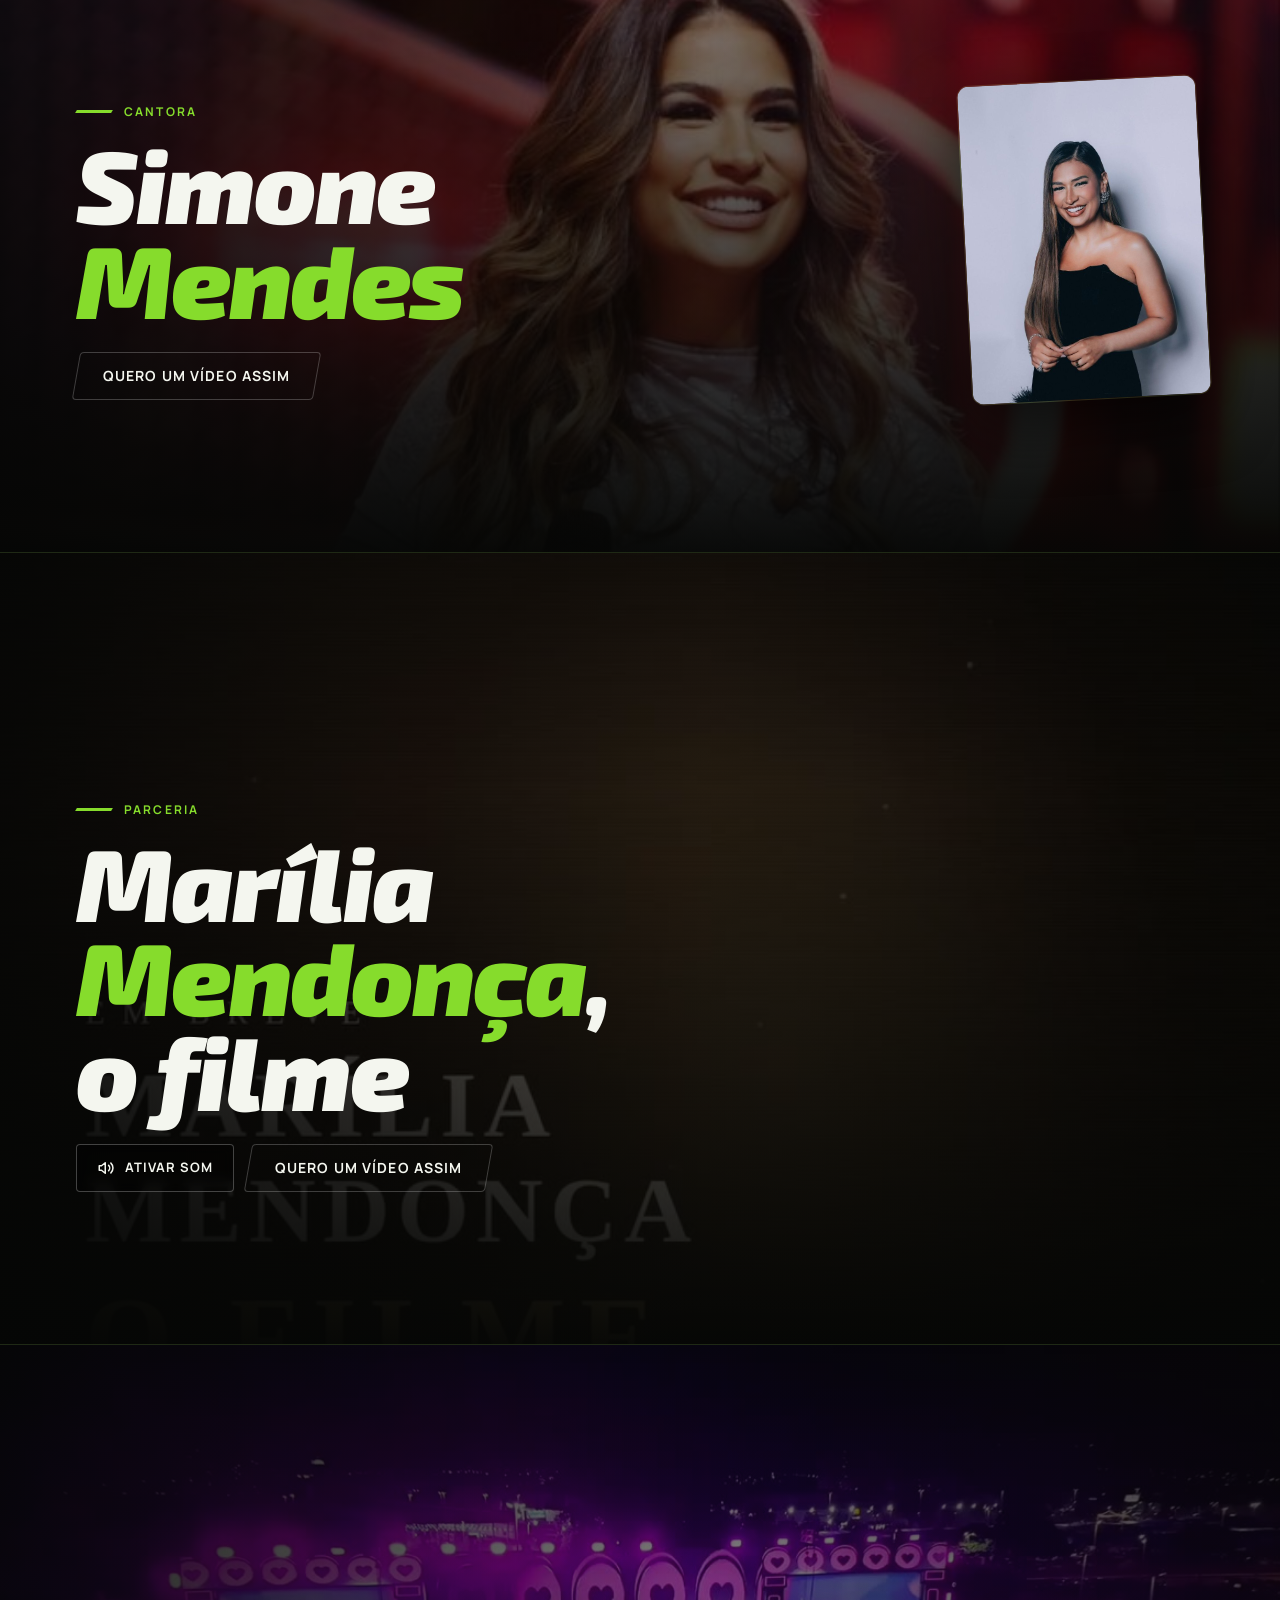
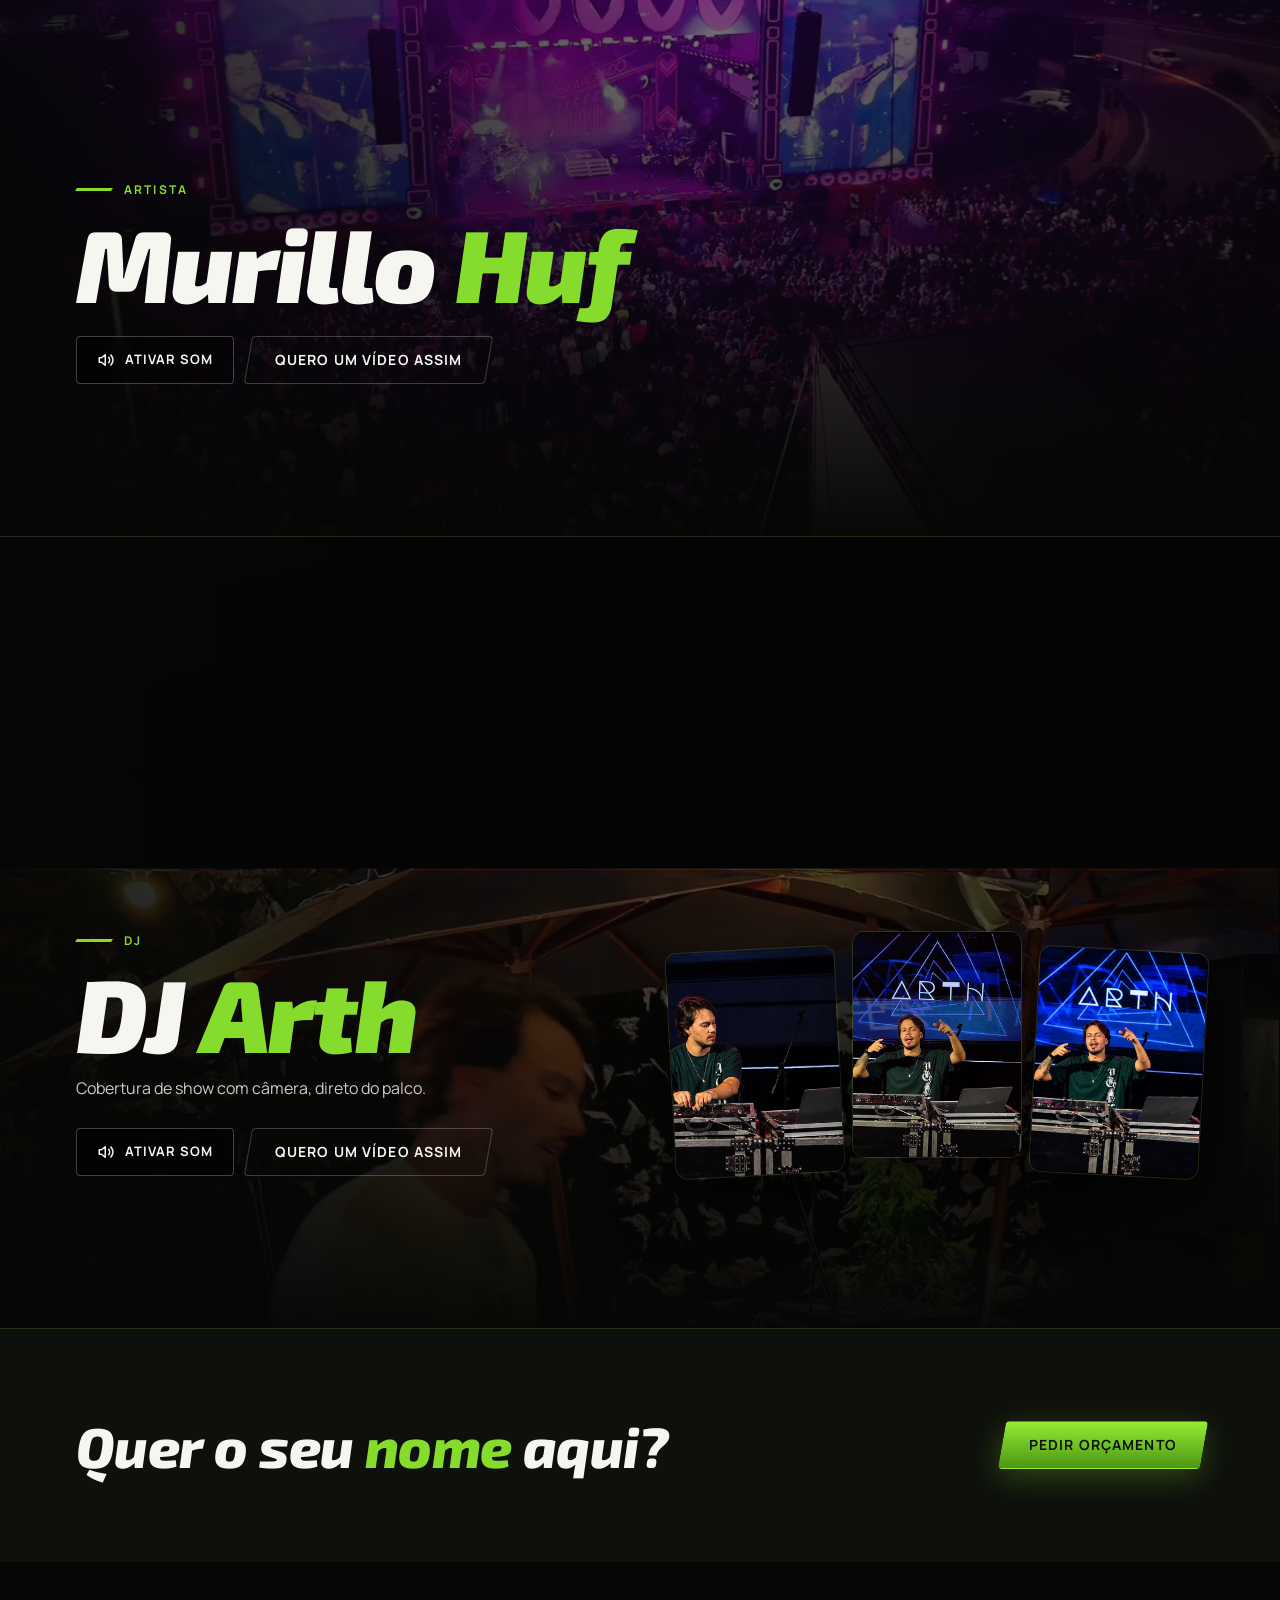
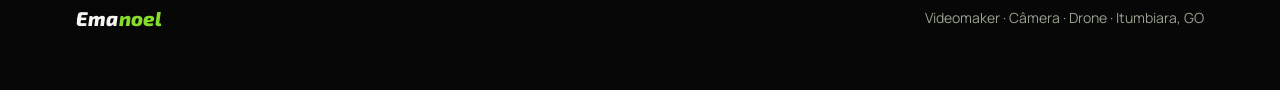
==== commit 069a9c55: "Add files via upload" ====
--- a/clientes.html
+++ b/clientes.html
@@ -61,8 +61,8 @@
       
     </div>
   </section>
-  <section class="scene no-video" id="naiara" aria-label="Naiara Azevedo">
-    <div class="scene-media" aria-hidden="true"><div class="fx"><div class="dots"></div><div class="beam b1"></div><div class="beam b2"></div><div class="beam b3"></div><div class="grain"></div></div><div class="scene-mono" aria-hidden="true">N</div></div>
+  <section class="scene" id="naiara" aria-label="Naiara Azevedo">
+    <div class="scene-media" aria-hidden="true"><img class="bg" src="naiara-bg.jpg" alt="" loading="lazy"><div class="fx"><div class="grain"></div></div></div>
     <div class="wrap inner">
       <div class="copy-col">
         <span class="eyebrow">Cantora</span>
@@ -73,8 +73,8 @@
       
     </div>
   </section>
-  <section class="scene no-video" id="simone" aria-label="Simone Mendes">
-    <div class="scene-media" aria-hidden="true"><div class="fx"><div class="dots"></div><div class="beam b1"></div><div class="beam b2"></div><div class="beam b3"></div><div class="grain"></div></div><div class="scene-mono" aria-hidden="true">S</div></div>
+  <section class="scene" id="simone" aria-label="Simone Mendes">
+    <div class="scene-media" aria-hidden="true"><img class="bg" src="simone-bg.jpg" alt="" loading="lazy"><div class="fx"><div class="grain"></div></div></div>
     <div class="wrap inner">
       <div class="copy-col">
         <span class="eyebrow">Cantora</span>
@@ -82,17 +82,17 @@
         
         <div class="actions"><a class="btn btn-ghost" href="index.html#contato"><span>Quero um vídeo assim</span></a></div>
       </div>
-      
+      <div class="scene-photos"><img src="simone-1.jpg" alt="Simone Mendes em retrato de estúdio" loading="lazy"></div>
     </div>
   </section>
-  <section class="scene no-video" id="marilia" aria-label="Marília Mendonça, o filme">
-    <div class="scene-media" aria-hidden="true"><div class="fx"><div class="dots"></div><div class="beam b1"></div><div class="beam b2"></div><div class="beam b3"></div><div class="grain"></div></div><div class="scene-mono" aria-hidden="true">MM</div></div>
+  <section class="scene" id="marilia" aria-label="Marília Mendonça, o filme">
+    <div class="scene-media" aria-hidden="true"><video muted loop playsinline preload="metadata" poster="marilia-poster.jpg"><source src="marilia.mp4" type="video/mp4"></video><div class="fx"><div class="grain"></div></div></div>
     <div class="wrap inner">
       <div class="copy-col">
         <span class="eyebrow">Parceria</span>
         <h2>Marília <b>Mendonça</b>, o filme</h2>
         
-        <div class="actions"><a class="btn btn-ghost" href="index.html#contato"><span>Quero um vídeo assim</span></a></div>
+        <div class="actions"><button class="snd" type="button" aria-pressed="false"><svg viewBox="0 0 24 24" fill="none" stroke="currentColor" stroke-width="2" stroke-linecap="round" stroke-linejoin="round" aria-hidden="true"><path d="M11 5 6 9H3v6h3l5 4z"/><path d="M15.5 8.5a5 5 0 0 1 0 7"/><path d="M18.5 5.5a9 9 0 0 1 0 13"/></svg><span>Ativar som</span></button><a class="btn btn-ghost" href="index.html#contato"><span>Quero um vídeo assim</span></a></div>
       </div>
       
     </div>
--- a/style.css
+++ b/style.css
@@ -228,7 +228,9 @@
 .scene.no-video { min-height: clamp(340px, 54svh, 520px); }
 .scene.no-video .inner { padding-block: 72px 44px; }
 .scene-media { position: absolute; inset: 0; z-index: -2; background: radial-gradient(900px 520px at 70% -8%, rgba(134,220,44,.20), transparent 65%), linear-gradient(180deg, #070a05, #050605 60%, #0a1306); }
-.scene-media video { position: absolute; inset: 0; display: block; width: 100%; height: 100%; object-fit: cover; object-position: 50% 30%; }
+.scene-media video, .scene-media .bg { position: absolute; inset: 0; display: block; width: 100%; height: 100%; object-fit: cover; object-position: 50% 30%; }
+.scene-media .bg { object-position: 50% 22%; }
+.scene-photos img:only-child { width: clamp(130px, 22vw, 240px); }
 .scene::before { content: ""; position: absolute; inset: 0; z-index: -1; background: linear-gradient(90deg, rgba(5,6,5,.9) 0%, rgba(5,6,5,.5) 55%, rgba(5,6,5,.7) 100%), linear-gradient(180deg, rgba(5,6,5,.4), transparent 30%, rgba(5,6,5,.96) 100%); }
 .scene .inner { display: grid; grid-template-columns: minmax(0, 1.1fr) minmax(0, .9fr); gap: 40px; align-items: end; width: 100%; padding-block: 110px 56px; }
 .scene .copy-col { display: flex; flex-direction: column; align-items: flex-start; gap: 16px; min-width: 0; }
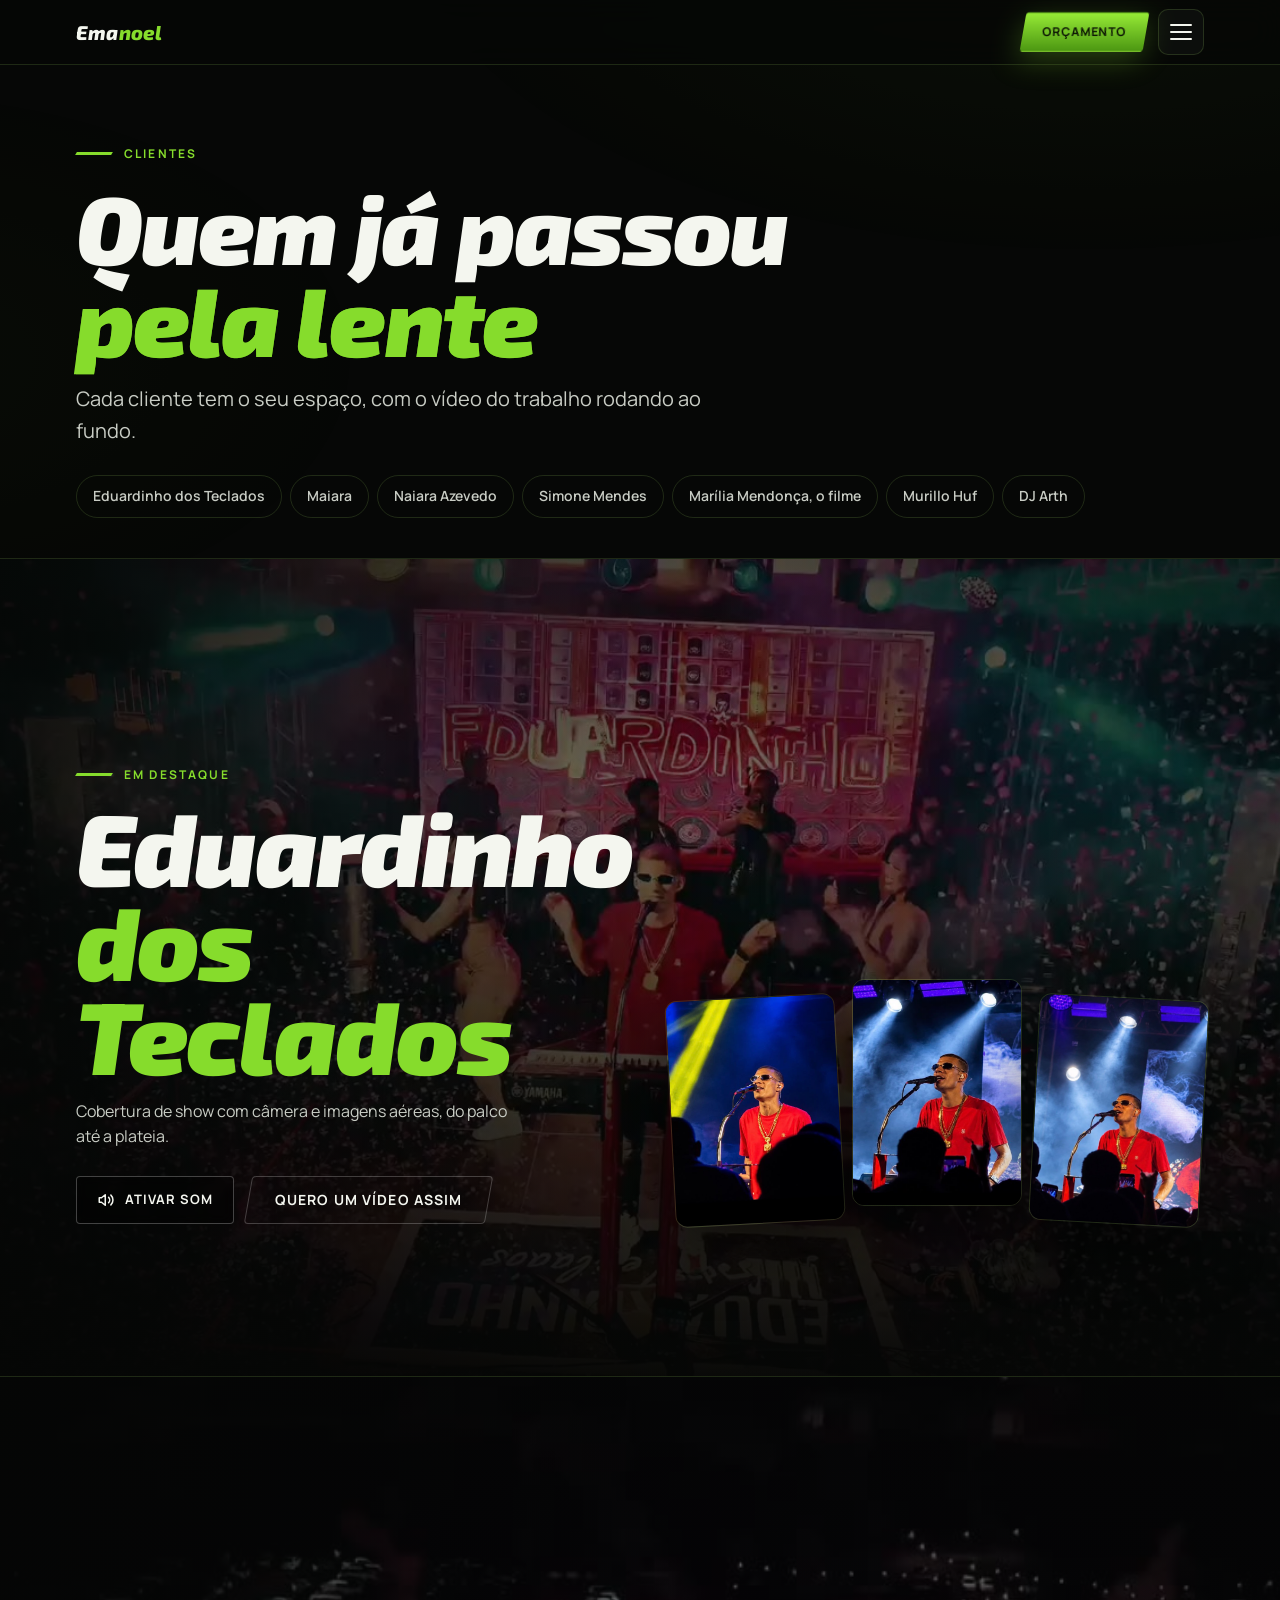
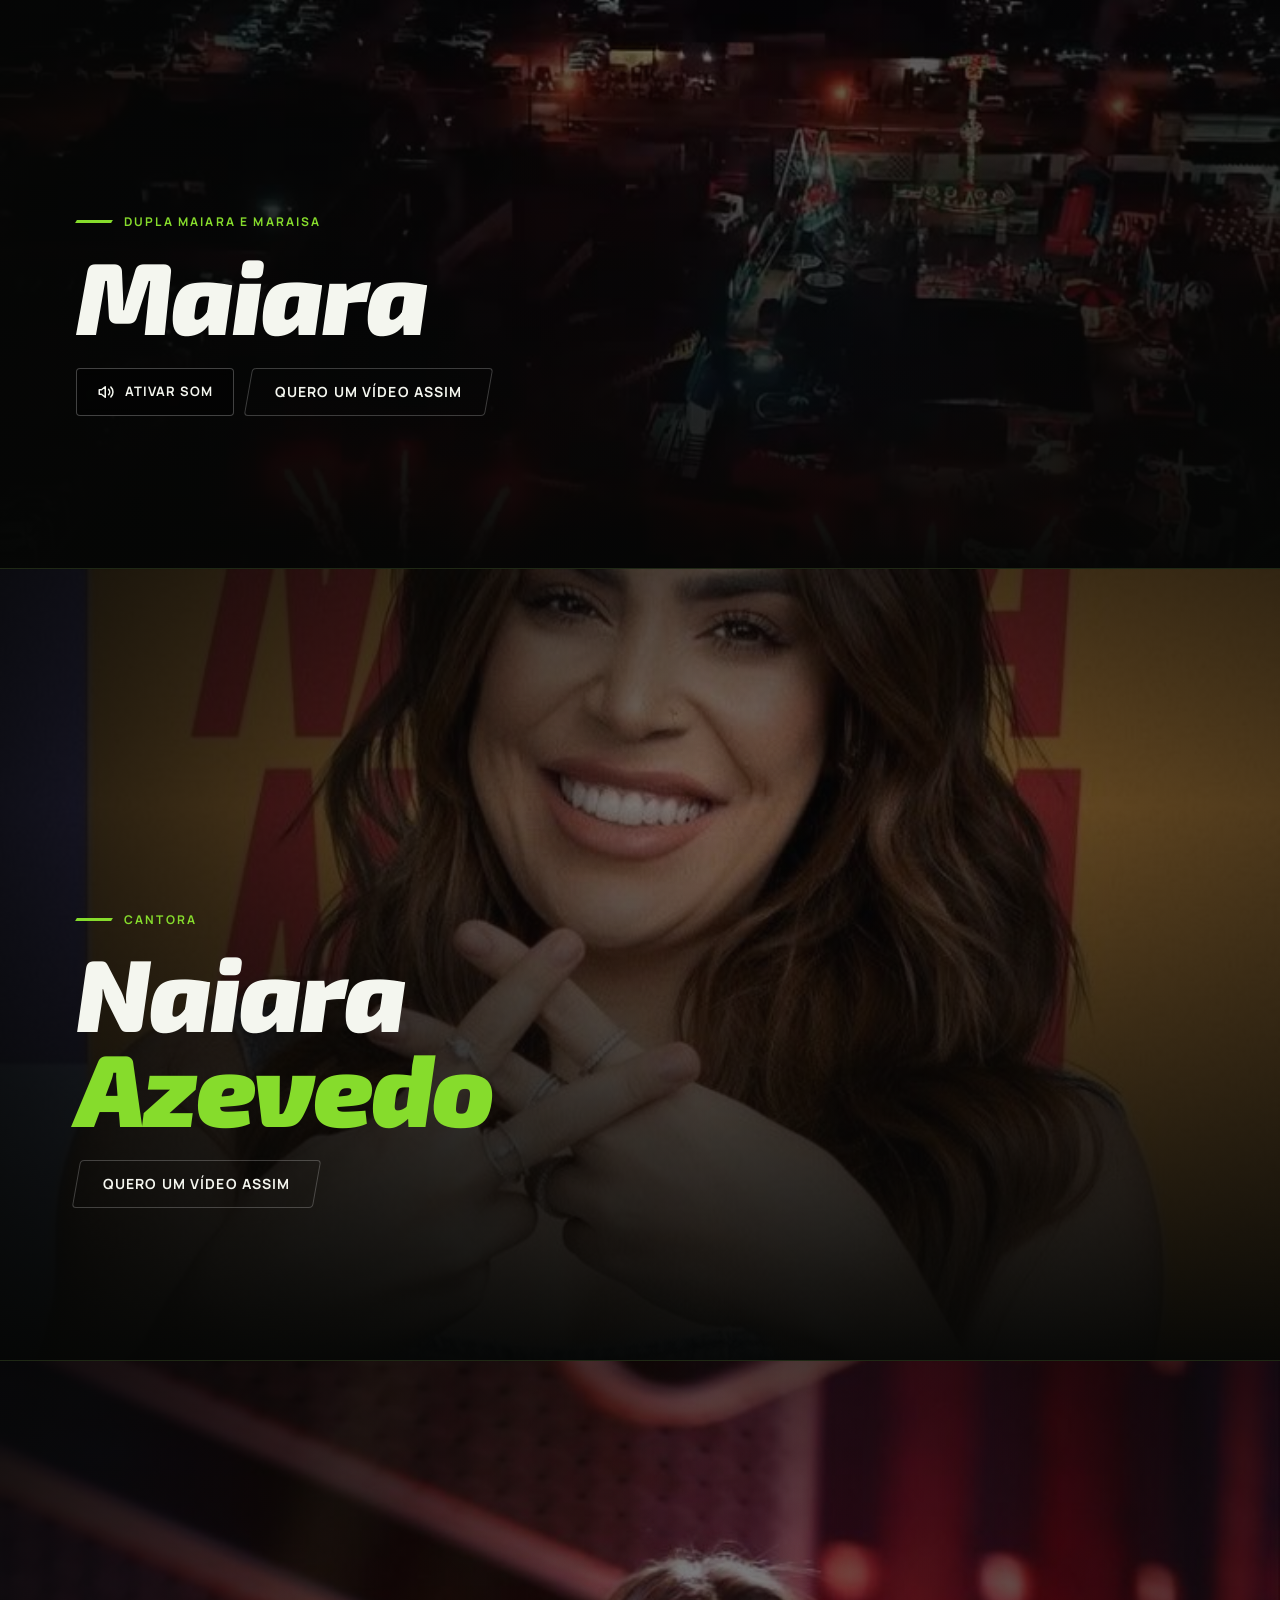
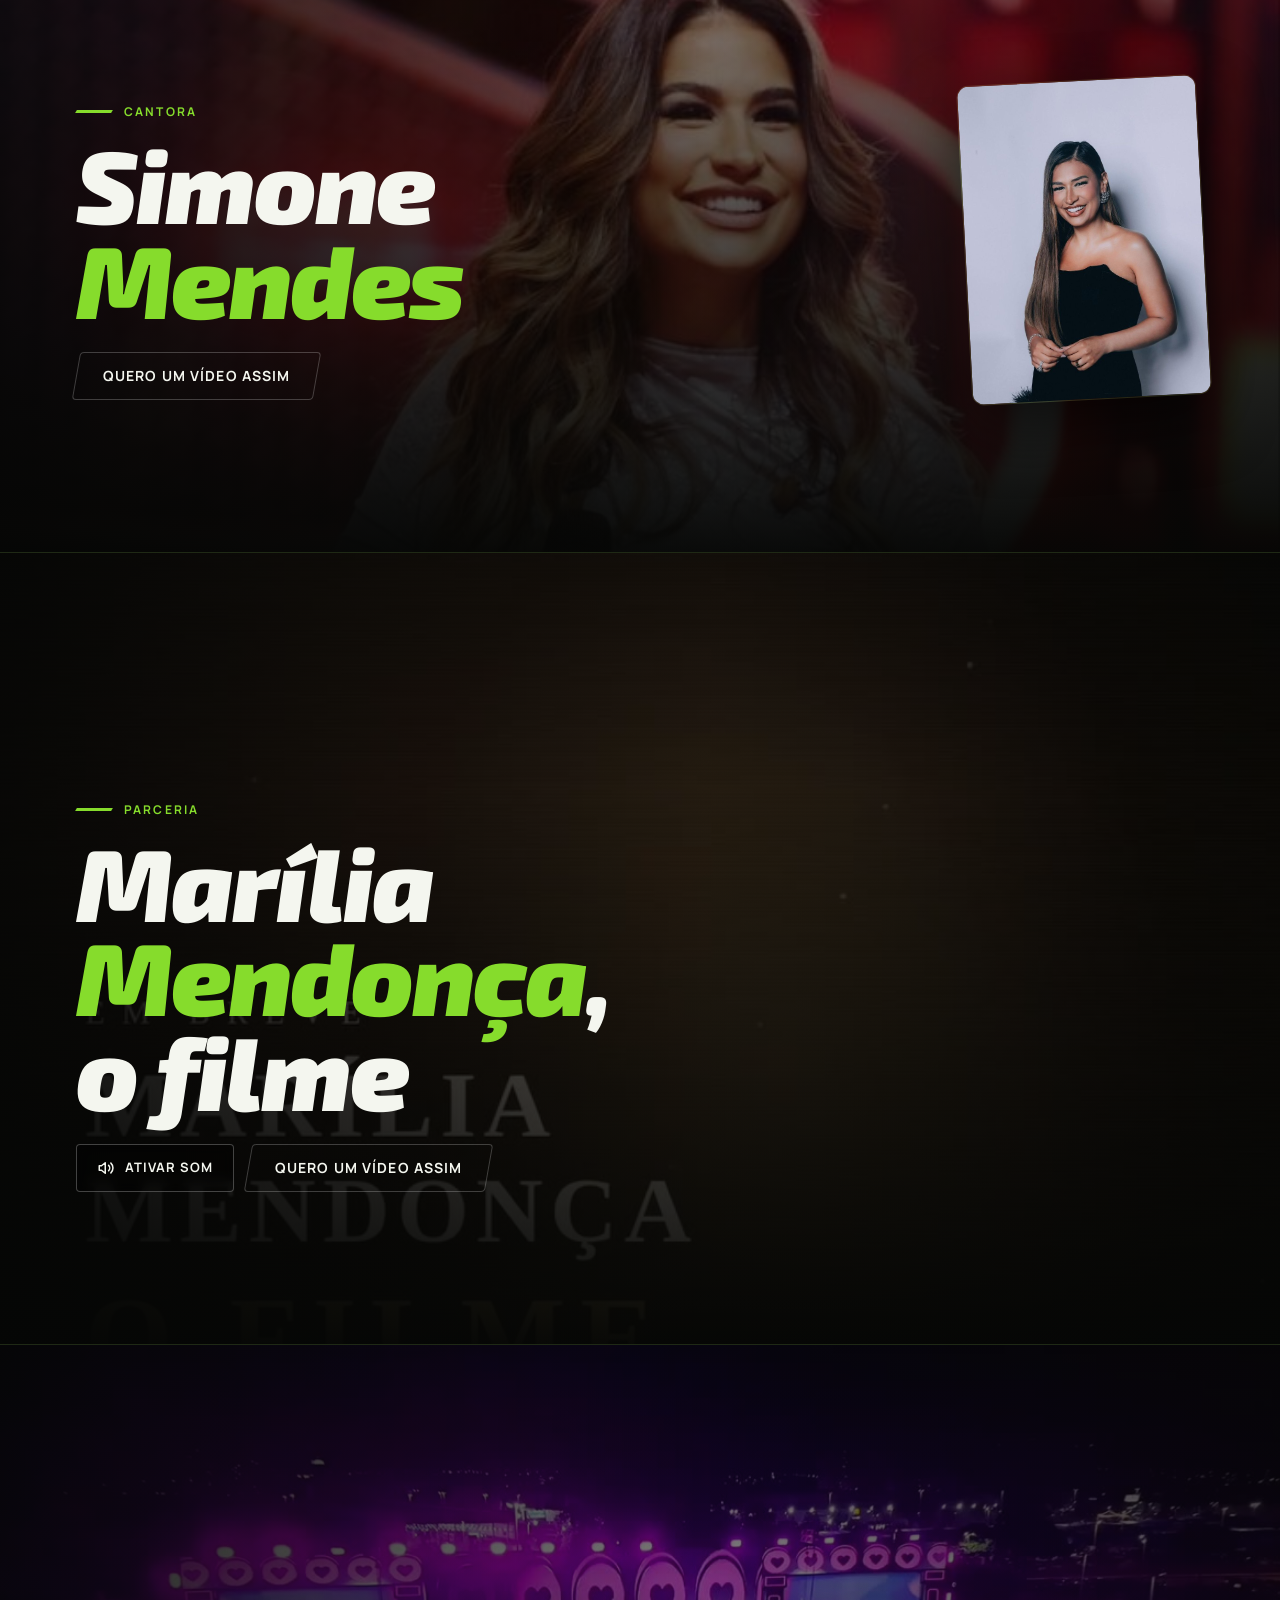
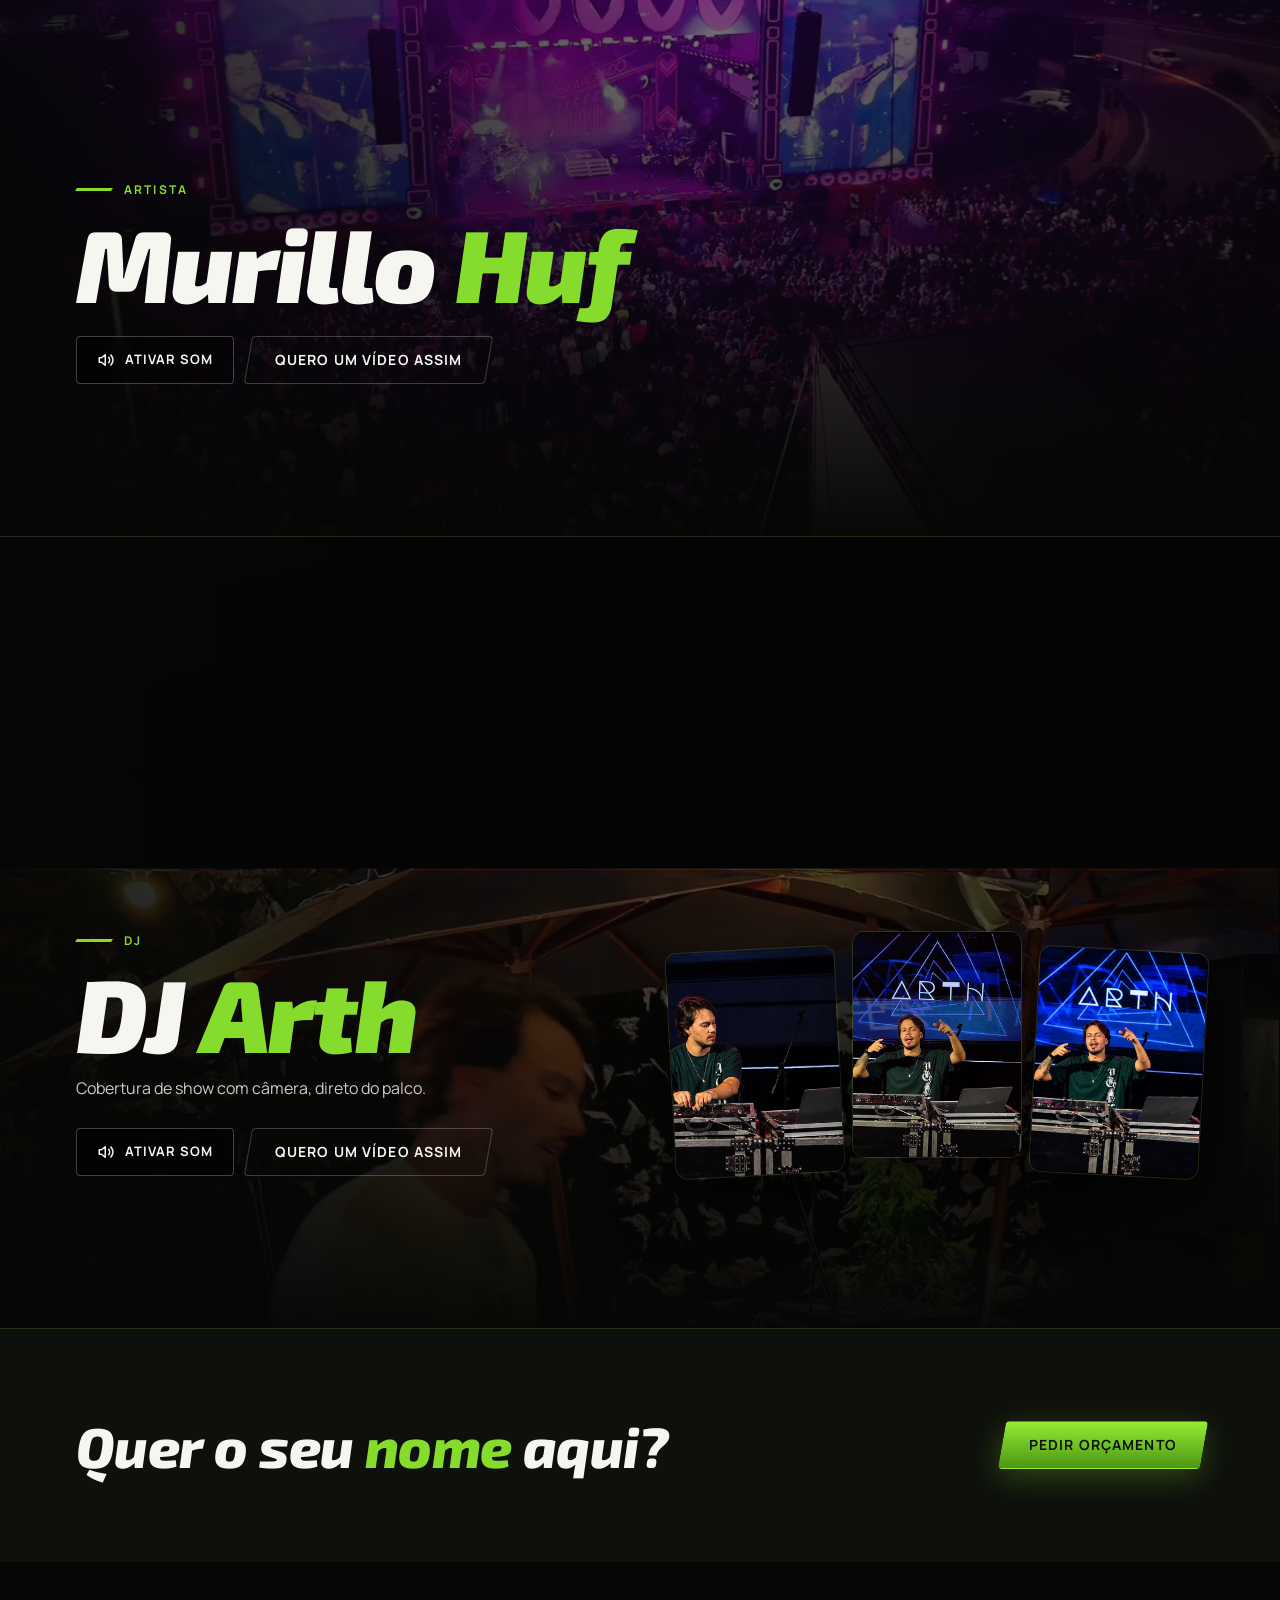
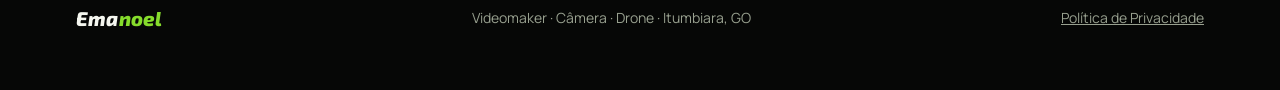
==== commit 4d5458ce: "Add files via upload" ====
--- a/clientes.html
+++ b/clientes.html
@@ -23,7 +23,7 @@
   <div class="scrim" data-close></div>
   <nav aria-label="Menu">
     <button class="x" type="button" data-close aria-label="Fechar menu">Fechar</button>
-    <a class="item" href="index.html">Início<small aria-hidden="true">→</small></a><a class="item" href="index.html#servicos">Serviços<small aria-hidden="true">→</small></a><a class="item" href="index.html#drone">Drone &amp; Câmera<small aria-hidden="true">→</small></a><a class="item" href="#topo" aria-current="page">Clientes<small aria-hidden="true">→</small></a><a class="item" href="index.html#contato">Contato<small aria-hidden="true">→</small></a>
+    <a class="item" href="index.html">Início<small aria-hidden="true">→</small></a><a class="item" href="index.html#servicos">Serviços<small aria-hidden="true">→</small></a><a class="item" href="index.html#drone">Drone &amp; Câmera<small aria-hidden="true">→</small></a><a class="item" href="#topo" aria-current="page">Clientes<small aria-hidden="true">→</small></a><a class="item" href="index.html#contato">Contato<small aria-hidden="true">→</small></a><a class="item" href="privacidade.html">Privacidade<small aria-hidden="true">→</small></a>
     <a class="btn btn-primary" href="https://wa.me/556492137757" target="_blank" rel="noopener"><span>Chamar no WhatsApp</span></a>
   </nav>
 </div>
@@ -134,8 +134,13 @@
   <div class="wrap">
     <a class="brand" href="index.html">Ema<b>noel</b></a>
     <span>Videomaker · Câmera · Drone · Itumbiara, GO</span>
+    <a class="pl" href="privacidade.html">Política de Privacidade</a>
   </div>
 </footer>
+<aside class="consent" id="consent" role="region" aria-label="Aviso de privacidade" hidden>
+  <p>Este site não usa cookies de rastreamento nem de publicidade. Veja como tratamos seus dados na <a href="privacidade.html">Política de Privacidade</a>.</p>
+  <button class="btn btn-primary btn-sm" id="consent-ok" type="button"><span>Entendi</span></button>
+</aside>
 
 <script src="app.js"></script>
 </body>
